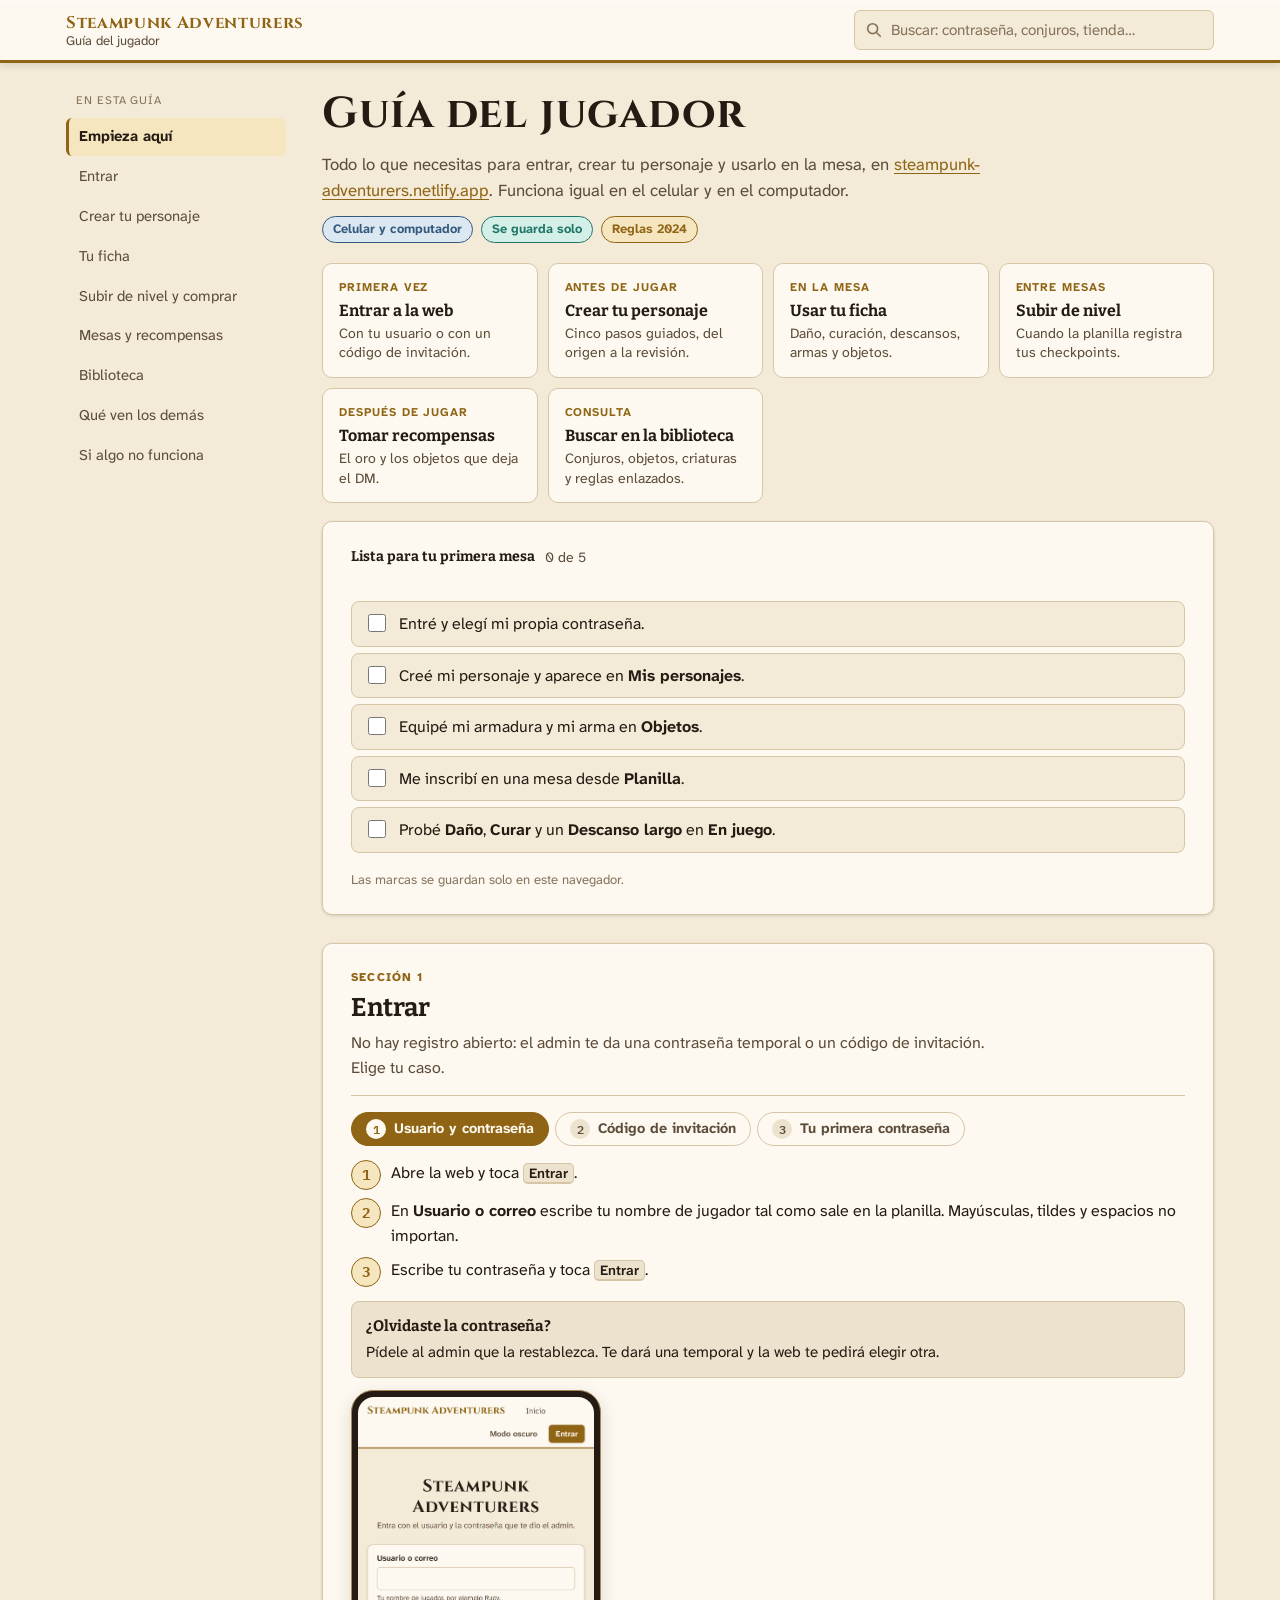
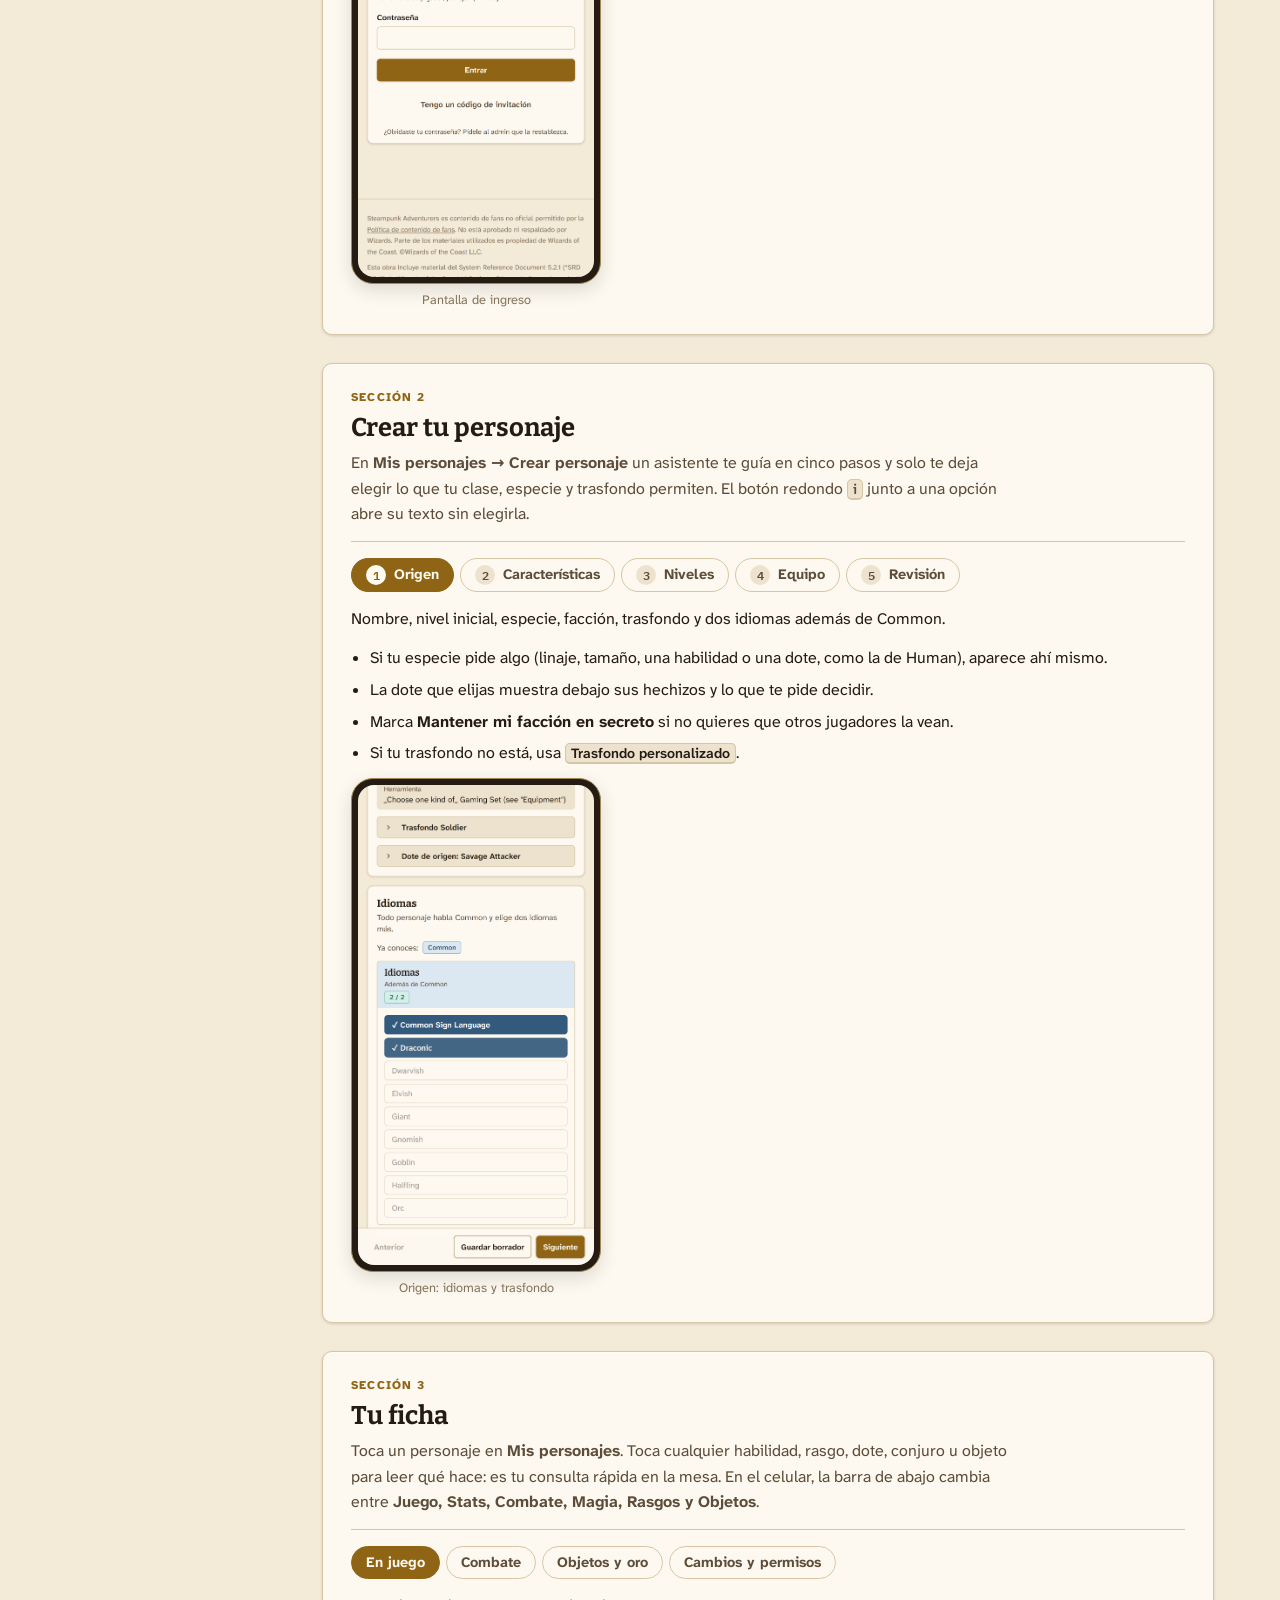
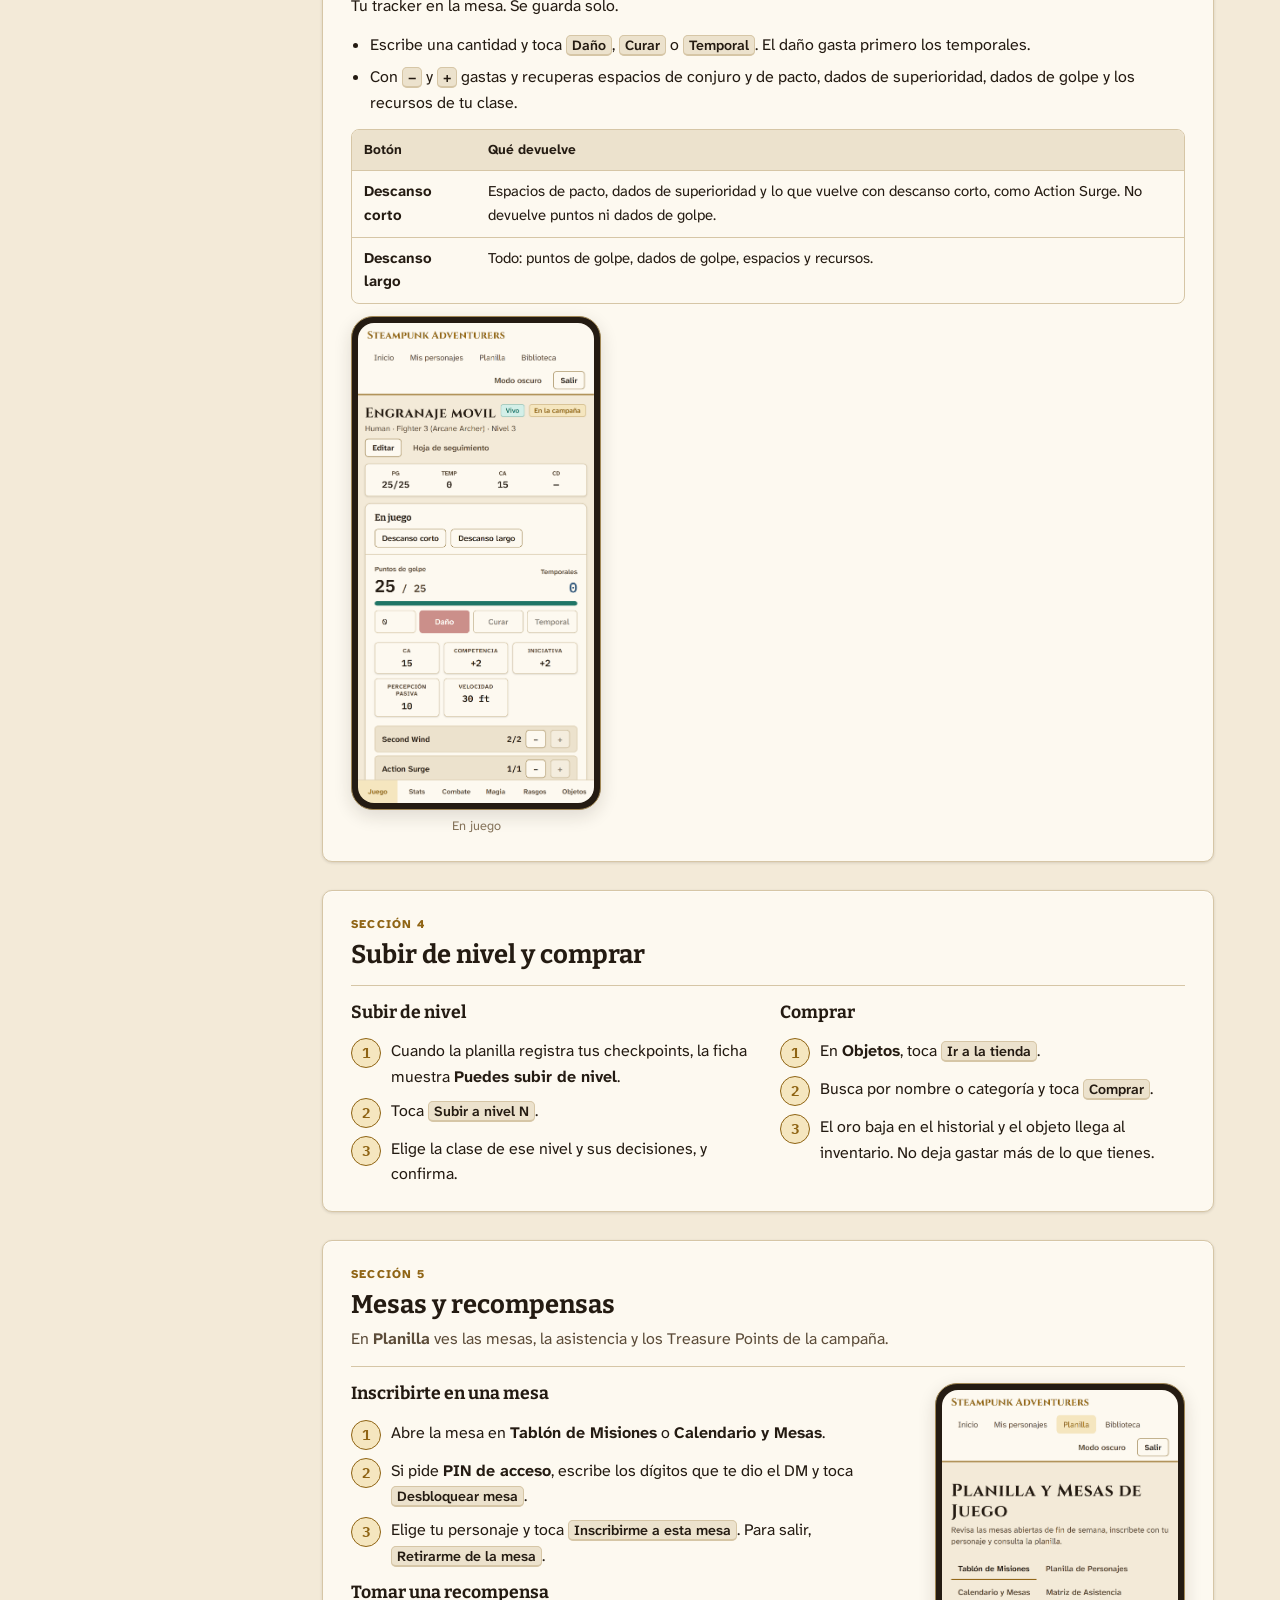
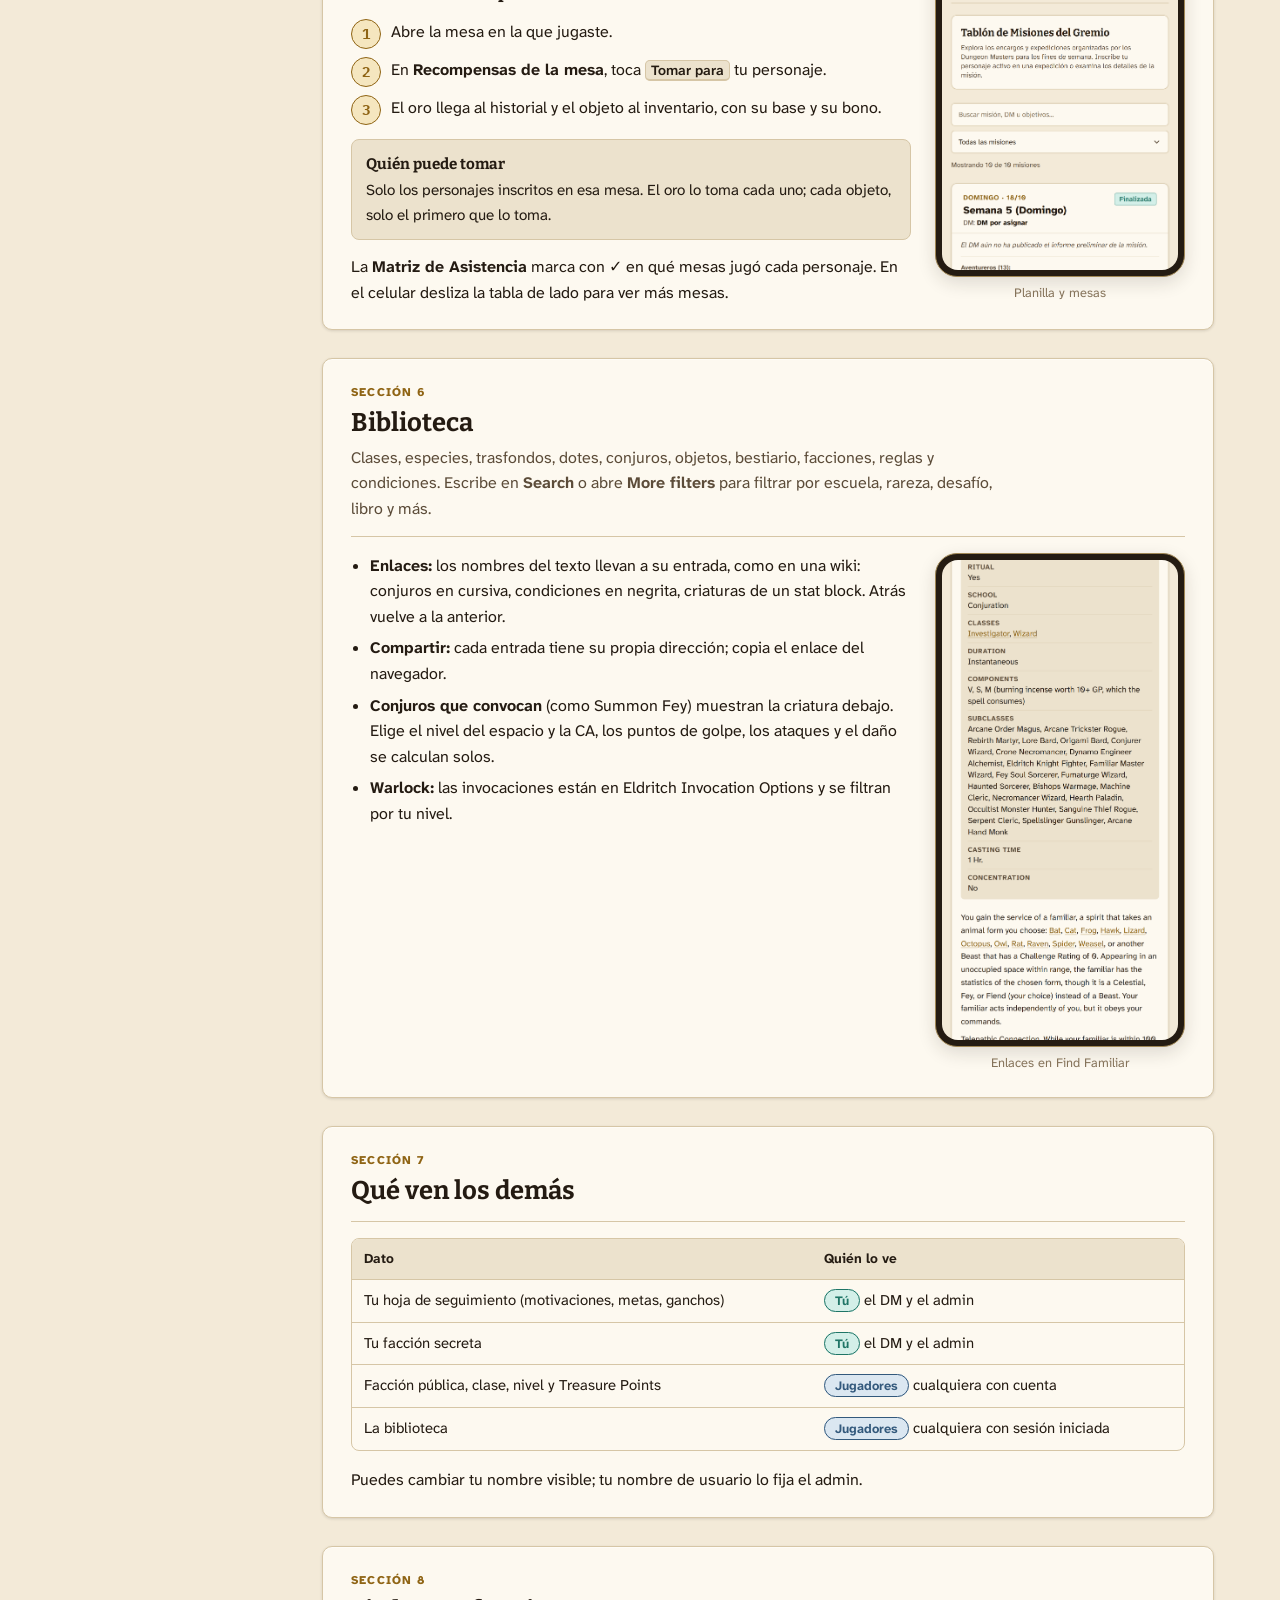
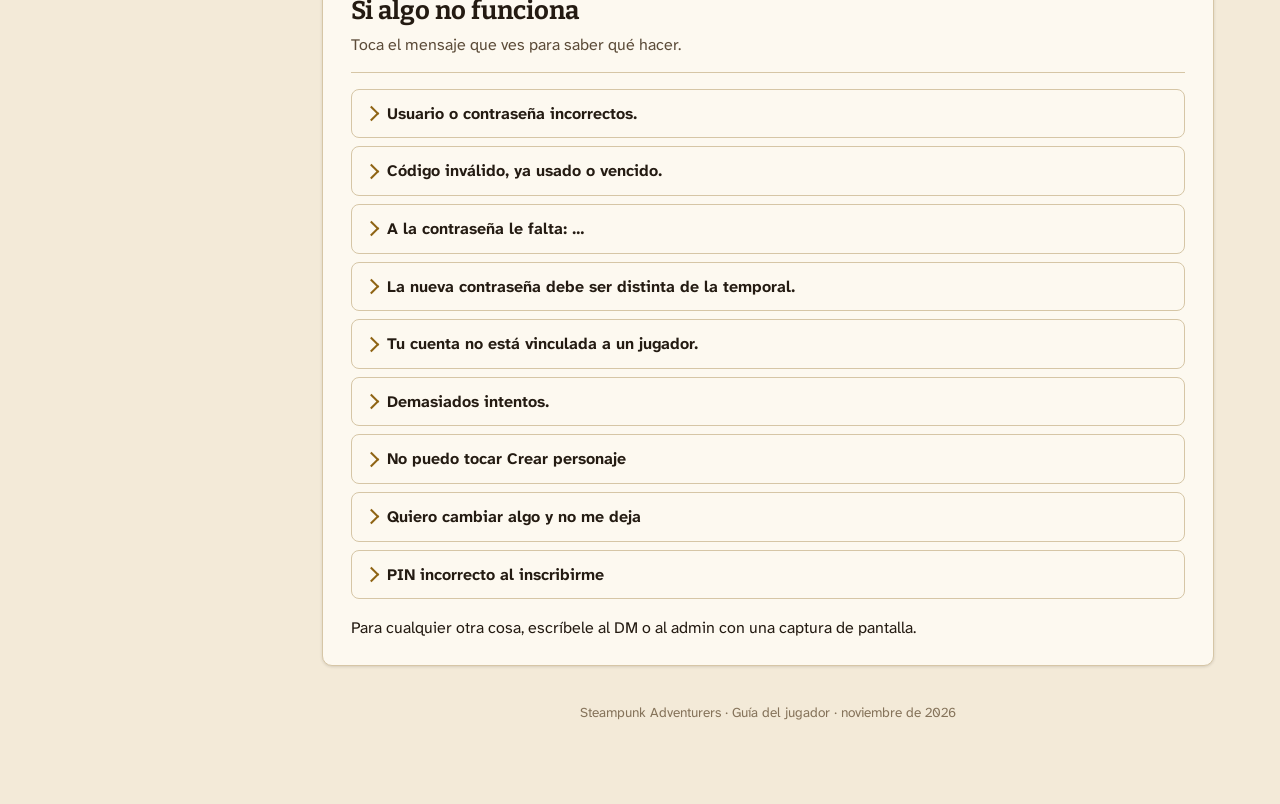
==== jugador/index.html @ dcace5d3 "Guías del jugador y del DM y admin Co-Authored-By: Claude Opus 5.5 <noreply@anthropic.com>" ====
<!doctype html>
<html lang="es">
<head>
<meta charset="utf-8">
<meta name="viewport" content="width=device-width, initial-scale=1, viewport-fit=cover">
<title>Guía del jugador · Steampunk Adventurers</title>
<link rel="preconnect" href="https://fonts.googleapis.com">
<link rel="stylesheet" href="https://fonts.googleapis.com/css2?family=Atkinson+Hyperlegible+Next:ital,wght@0,400;0,600;0,700;0,800;1,400&family=Bitter:wght@600;700&family=Cinzel:wght@700&family=IBM+Plex+Mono:wght@400;600&display=swap">
<link rel="stylesheet" href="styles.css">
</head>
<body>
<header class="top">
  <div class="top-inner">
    <div class="brand"><b>Steampunk Adventurers</b><span>Guía del jugador</span></div>
    <label class="search" for="buscar">
      <svg viewBox="0 0 20 20" fill="none" stroke="currentColor" stroke-width="1.8" aria-hidden="true"><circle cx="8.5" cy="8.5" r="5.5"/><path d="m13 13 4 4" stroke-linecap="round"/></svg>
      <input id="buscar" type="search" placeholder="Buscar: contraseña, conjuros, tienda…" aria-label="Buscar en la guía">
    </label>
  </div>
</header>

<div class="page">
  <nav class="toc" aria-label="Secciones">
    <small>En esta guía</small>
    <a href="#empezar">Empieza aquí</a>
    <a href="#entrar">Entrar</a>
    <a href="#crear">Crear tu personaje</a>
    <a href="#ficha">Tu ficha</a>
    <a href="#nivel">Subir de nivel y comprar</a>
    <a href="#mesas">Mesas y recompensas</a>
    <a href="#biblioteca">Biblioteca</a>
    <a href="#privacidad">Qué ven los demás</a>
    <a href="#ayuda">Si algo no funciona</a>
  </nav>

  <main>
    <section class="intro" id="empezar">
      <h1>Guía del jugador</h1>
      <p>Todo lo que necesitas para entrar, crear tu personaje y usarlo en la mesa, en <a href="https://steampunk-adventurers.netlify.app">steampunk-adventurers.netlify.app</a>. Funciona igual en el celular y en el computador.</p>
      <div class="badge-row">
        <span class="pill steel">Celular y computador</span>
        <span class="pill verdigris">Se guarda solo</span>
        <span class="pill brass">Reglas 2024</span>
      </div>
      <div class="tasks" style="margin-top:8px">
        <a class="task" href="#entrar"><i>Primera vez</i><b>Entrar a la web</b><span>Con tu usuario o con un código de invitación.</span></a>
        <a class="task" href="#crear"><i>Antes de jugar</i><b>Crear tu personaje</b><span>Cinco pasos guiados, del origen a la revisión.</span></a>
        <a class="task" href="#ficha"><i>En la mesa</i><b>Usar tu ficha</b><span>Daño, curación, descansos, armas y objetos.</span></a>
        <a class="task" href="#nivel"><i>Entre mesas</i><b>Subir de nivel</b><span>Cuando la planilla registra tus checkpoints.</span></a>
        <a class="task" href="#mesas"><i>Después de jugar</i><b>Tomar recompensas</b><span>El oro y los objetos que deja el DM.</span></a>
        <a class="task" href="#biblioteca"><i>Consulta</i><b>Buscar en la biblioteca</b><span>Conjuros, objetos, criaturas y reglas enlazados.</span></a>
      </div>
      <div class="plate" style="margin-top:6px">
        <div class="progress"><b style="font-family:var(--font-display);color:var(--ink)">Lista para tu primera mesa</b><span data-count></span></div>
        <div class="bar" aria-hidden="true"><i></i></div>
        <ul class="checks" data-checklist="jugador-primera-mesa">
          <li><label for="c1"><input type="checkbox" id="c1"><span>Entré y elegí mi propia contraseña.</span></label></li>
          <li><label for="c2"><input type="checkbox" id="c2"><span>Creé mi personaje y aparece en <b>Mis personajes</b>.</span></label></li>
          <li><label for="c3"><input type="checkbox" id="c3"><span>Equipé mi armadura y mi arma en <b>Objetos</b>.</span></label></li>
          <li><label for="c4"><input type="checkbox" id="c4"><span>Me inscribí en una mesa desde <b>Planilla</b>.</span></label></li>
          <li><label for="c5"><input type="checkbox" id="c5"><span>Probé <b>Daño</b>, <b>Curar</b> y un <b>Descanso largo</b> en <b>En juego</b>.</span></label></li>
        </ul>
        <p style="font-size:0.82rem;color:var(--faint)">Las marcas se guardan solo en este navegador.</p>
      </div>
    </section>

    <section class="plate" id="entrar" data-search>
      <div class="plate-head">
        <span class="eyebrow">Sección 1</span>
        <h2>Entrar</h2>
        <p class="lead">No hay registro abierto: el admin te da una contraseña temporal o un código de invitación. Elige tu caso.</p>
      </div>
      <div class="tabs">
        <div class="tablist" role="tablist" aria-label="Formas de entrar">
          <button role="tab" id="t-e1" aria-controls="p-e1"><span class="n">1</span>Usuario y contraseña</button>
          <button role="tab" id="t-e2" aria-controls="p-e2"><span class="n">2</span>Código de invitación</button>
          <button role="tab" id="t-e3" aria-controls="p-e3"><span class="n">3</span>Tu primera contraseña</button>
        </div>
        <div class="panel cols" role="tabpanel" id="p-e1" aria-labelledby="t-e1">
          <div>
            <ol class="steps">
              <li><span>Abre la web y toca <span class="ui">Entrar</span>.</span></li>
              <li><span>En <b>Usuario o correo</b> escribe tu nombre de jugador tal como sale en la planilla. Mayúsculas, tildes y espacios no importan.</span></li>
              <li><span>Escribe tu contraseña y toca <span class="ui">Entrar</span>.</span></li>
            </ol>
            <div class="note"><b>¿Olvidaste la contraseña?</b>Pídele al admin que la restablezca. Te dará una temporal y la web te pedirá elegir otra.</div>
          </div>
          <figure class="shot"><button type="button" aria-label="Ampliar: pantalla de ingreso"><img src="img/1a-entrar.png" alt="Pantalla de ingreso con usuario y contraseña"></button><figcaption>Pantalla de ingreso</figcaption></figure>
        </div>
        <div class="panel cols" role="tabpanel" id="p-e2" aria-labelledby="t-e2">
          <div>
            <p>El código tiene 12 letras y números, sirve una sola vez y vence a los 7 días.</p>
            <ol class="steps">
              <li><span>En la pantalla de ingreso toca <span class="ui">Tengo un código de invitación</span>.</span></li>
              <li><span>Escribe el código. Los guiones y las minúsculas no importan.</span></li>
              <li><span>Toca <span class="ui">Canjear código</span>. La web crea tu cuenta y entra sola.</span></li>
            </ol>
          </div>
          <figure class="shot"><button type="button" aria-label="Ampliar: canje de código"><img src="img/1b-codigo-invitacion.png" alt="Canje de un código de invitación"></button><figcaption>Canjear un código</figcaption></figure>
        </div>
        <div class="panel cols" role="tabpanel" id="p-e3" aria-labelledby="t-e3">
          <div>
            <p>La primera vez, o si el admin restableció tu contraseña, aparece <b>Completa tu registro</b>. No puedes usar la web hasta terminarlo.</p>
            <ol class="steps">
              <li><span>Revisa tu <b>Nombre visible</b>: así te ven los demás.</span></li>
              <li><span>Escribe tu nueva contraseña dos veces.</span></li>
              <li><span>Toca <span class="ui">Guardar y continuar</span>.</span></li>
            </ol>
            <div class="note tip"><b>La contraseña necesita</b>al menos 10 caracteres, una mayúscula, una minúscula y un número. Debajo del campo ves lo que le falta mientras escribes.</div>
          </div>
          <figure class="shot"><button type="button" aria-label="Ampliar: completa tu registro"><img src="img/1c-completa-tu-registro.png" alt="Ventana Completa tu registro"></button><figcaption>Elegir tu contraseña</figcaption></figure>
        </div>
      </div>
    </section>

    <section class="plate" id="crear" data-search>
      <div class="plate-head">
        <span class="eyebrow">Sección 2</span>
        <h2>Crear tu personaje</h2>
        <p class="lead">En <b>Mis personajes → Crear personaje</b> un asistente te guía en cinco pasos y solo te deja elegir lo que tu clase, especie y trasfondo permiten. El botón redondo <span class="ui">i</span> junto a una opción abre su texto sin elegirla.</p>
      </div>
      <div class="tabs">
        <div class="tablist" role="tablist" aria-label="Pasos del asistente">
          <button role="tab" id="t-c1" aria-controls="p-c1"><span class="n">1</span>Origen</button>
          <button role="tab" id="t-c2" aria-controls="p-c2"><span class="n">2</span>Características</button>
          <button role="tab" id="t-c3" aria-controls="p-c3"><span class="n">3</span>Niveles</button>
          <button role="tab" id="t-c4" aria-controls="p-c4"><span class="n">4</span>Equipo</button>
          <button role="tab" id="t-c5" aria-controls="p-c5"><span class="n">5</span>Revisión</button>
        </div>
        <div class="panel cols" role="tabpanel" id="p-c1" aria-labelledby="t-c1">
          <div>
            <p>Nombre, nivel inicial, especie, facción, trasfondo y dos idiomas además de Common.</p>
            <ul class="bullets">
              <li>Si tu especie pide algo (linaje, tamaño, una habilidad o una dote, como la de Human), aparece ahí mismo.</li>
              <li>La dote que elijas muestra debajo sus hechizos y lo que te pide decidir.</li>
              <li>Marca <b>Mantener mi facción en secreto</b> si no quieres que otros jugadores la vean.</li>
              <li>Si tu trasfondo no está, usa <span class="ui">Trasfondo personalizado</span>.</li>
            </ul>
          </div>
          <figure class="shot"><button type="button" aria-label="Ampliar: paso Origen"><img src="img/2a-creador-origen.png" alt="Paso Origen con idiomas"></button><figcaption>Origen: idiomas y trasfondo</figcaption></figure>
        </div>
        <div class="panel" role="tabpanel" id="p-c2" aria-labelledby="t-c2">
          <p>Elige <b>Array estándar</b>, <b>Compra de puntos</b> o <b>Tiradas</b> y reparte los valores. Debajo aplicas el bono de tu trasfondo (+2/+1 o +1/+1/+1) y ves los modificadores finales.</p>
          <div class="note warn"><b>Si después cambias de trasfondo</b>el bono se reinicia. Revisión te avisa que debes repartirlo de nuevo.</div>
        </div>
        <div class="panel cols" role="tabpanel" id="p-c3" aria-labelledby="t-c3">
          <div>
            <p>Un nivel a la vez. Las pestañas de arriba marcan con ✓ los niveles listos. En cada uno completas <b>Qué debes decidir</b>: habilidades, trucos, conjuros, estilo de combate, maestrías, subclase, mejora o dote.</p>
            <ul class="bullets">
              <li>Una dote que no cumples sale gris con el motivo.</li>
              <li>Los hechizos que te da tu clase o especie aparecen en <b>Hechizos que ganas</b>: no se eligen ni cuentan en tus preparados.</li>
              <li><b>Cambiar conjuros de antes:</b> en el nivel en que estás ves todos los conjuros y trucos que elegiste y puedes cambiarlos ahí, sin volver atrás.</li>
              <li>Si cambias la clase de un nivel, los niveles siguientes que tenían esa clase pasan a la nueva y debes elegir de nuevo.</li>
            </ul>
          </div>
          <figure class="shot"><button type="button" aria-label="Ampliar: paso Niveles"><img src="img/2b-creador-niveles.png" alt="Paso Niveles con maestrías elegidas"></button><figcaption>Niveles: pestañas y decisiones</figcaption></figure>
        </div>
        <div class="panel cols" role="tabpanel" id="p-c4" aria-labelledby="t-c4">
          <div>
            <p>Eliges el paquete de tu clase y el de tu trasfondo (o su oro), tus objetos mágicos gratis según tu nivel, y gastas el oro en la tienda.</p>
            <ul class="bullets">
              <li><b>Objetos que ya tiene tu personaje:</b> solo se agregan aquí, al crearlo, y solo lo que está en la lista (incluidas las versiones +1, +2 y +3).</li>
              <li>Después, los objetos los entrega el DM; tú compras en la tienda.</li>
            </ul>
          </div>
          <figure class="shot"><button type="button" aria-label="Ampliar: paso Equipo"><img src="img/2c-creador-equipo.png" alt="Paso Equipo con tienda y objetos iniciales"></button><figcaption>Equipo: tienda y objetos iniciales</figcaption></figure>
        </div>
        <div class="panel cols" role="tabpanel" id="p-c5" aria-labelledby="t-c5">
          <div>
            <p>Resumen de nivel, puntos de golpe, oro y características. Si falta algo, Revisión lo lista por paso; si no, toca <span class="ui">Crear personaje</span>.</p>
            <div class="note tip"><b>¿No terminaste?</b>Toca <span class="ui">Guardar borrador</span>. Lo retomas después, incluso desde otro dispositivo, en <b>Mis personajes → Borradores</b>. Los borradores no salen en la planilla.</div>
          </div>
          <figure class="shot"><button type="button" aria-label="Ampliar: paso Revisión"><img src="img/2d-creador-revision.png" alt="Paso Revisión antes de crear"></button><figcaption>Revisión antes de crear</figcaption></figure>
        </div>
      </div>
    </section>

    <section class="plate" id="ficha" data-search>
      <div class="plate-head">
        <span class="eyebrow">Sección 3</span>
        <h2>Tu ficha</h2>
        <p class="lead">Toca un personaje en <b>Mis personajes</b>. Toca cualquier habilidad, rasgo, dote, conjuro u objeto para leer qué hace: es tu consulta rápida en la mesa. En el celular, la barra de abajo cambia entre <b>Juego, Stats, Combate, Magia, Rasgos y Objetos</b>.</p>
      </div>
      <div class="tabs">
        <div class="tablist" role="tablist" aria-label="Secciones de la ficha">
          <button role="tab" id="t-f1" aria-controls="p-f1">En juego</button>
          <button role="tab" id="t-f2" aria-controls="p-f2">Combate</button>
          <button role="tab" id="t-f3" aria-controls="p-f3">Objetos y oro</button>
          <button role="tab" id="t-f4" aria-controls="p-f4">Cambios y permisos</button>
        </div>
        <div class="panel cols" role="tabpanel" id="p-f1" aria-labelledby="t-f1">
          <div>
            <p>Tu tracker en la mesa. Se guarda solo.</p>
            <ul class="bullets">
              <li>Escribe una cantidad y toca <span class="ui">Daño</span>, <span class="ui">Curar</span> o <span class="ui">Temporal</span>. El daño gasta primero los temporales.</li>
              <li>Con <span class="ui">−</span> y <span class="ui">+</span> gastas y recuperas espacios de conjuro y de pacto, dados de superioridad, dados de golpe y los recursos de tu clase.</li>
            </ul>
            <div class="table-wrap"><table>
              <thead><tr><th>Botón</th><th>Qué devuelve</th></tr></thead>
              <tbody>
                <tr><td><b>Descanso corto</b></td><td>Espacios de pacto, dados de superioridad y lo que vuelve con descanso corto, como Action Surge. No devuelve puntos ni dados de golpe.</td></tr>
                <tr><td><b>Descanso largo</b></td><td>Todo: puntos de golpe, dados de golpe, espacios y recursos.</td></tr>
              </tbody>
            </table></div>
          </div>
          <figure class="shot"><button type="button" aria-label="Ampliar: En juego"><img src="img/3a-ficha-en-juego.png" alt="Ficha, sección En juego"></button><figcaption>En juego</figcaption></figure>
        </div>
        <div class="panel cols" role="tabpanel" id="p-f2" aria-labelledby="t-f2">
          <div>
            <p>Tu CA desglosada y cada arma equipada con su ataque, daño y dados extra ya sumados. Cada arma muestra sus maestrías; las que tienes activas salen con ★.</p>
            <p>Los objetos que suben salvaciones, CD o una característica se aplican solos. Un arma mágica como Vicious Weapon te pide su <b>Arma base</b>.</p>
          </div>
          <figure class="shot"><button type="button" aria-label="Ampliar: Combate"><img src="img/3b-ficha-combate.png" alt="Ficha, sección Combate"></button><figcaption>Combate</figcaption></figure>
        </div>
        <div class="panel cols" role="tabpanel" id="p-f3" aria-labelledby="t-f3">
          <div>
            <ul class="bullets">
              <li>Marca <b>Equipado</b> y, si hace falta, <b>Sintonizado</b> (máximo 3): el objeto empieza a contar.</li>
              <li>Lo que quitas queda en el historial como objeto que ya no tienes.</li>
              <li><b>Oro:</b> cada movimiento queda en el historial. Escribe un monto negativo para gastar.</li>
            </ul>
          </div>
          <figure class="shot"><button type="button" aria-label="Ampliar: Objetos"><img src="img/3c-ficha-objetos.png" alt="Ficha, sección Objetos"></button><figcaption>Objetos</figcaption></figure>
        </div>
        <div class="panel" role="tabpanel" id="p-f4" aria-labelledby="t-f4">
          <ul class="bullets">
            <li><b>Cambios de descanso</b> (en Rasgos) te deja cambiar sin permiso del DM lo que las reglas permiten tras un descanso: conjuros preparados, maestrías y opciones como Hunter's Prey. Abre la decisión, cambia y toca <span class="ui">Guardar cambio</span>.</li>
            <li><b>Editar:</b> mientras tu personaje no haya jugado una mesa, puedes cambiar lo que quieras. Después, cambiar características, especie, trasfondo o rehacer un nivel requiere permiso del DM.</li>
            <li><b>Juega en la campaña:</b> cada jugador puede tener como máximo 2 personajes jugando mesas.</li>
          </ul>
        </div>
      </div>
    </section>

    <section class="plate" id="nivel" data-search>
      <div class="plate-head">
        <span class="eyebrow">Sección 4</span>
        <h2>Subir de nivel y comprar</h2>
      </div>
      <div class="cols" style="grid-template-columns:minmax(0,1fr) minmax(0,1fr)">
        <div>
          <h3>Subir de nivel</h3>
          <ol class="steps">
            <li><span>Cuando la planilla registra tus checkpoints, la ficha muestra <b>Puedes subir de nivel</b>.</span></li>
            <li><span>Toca <span class="ui">Subir a nivel N</span>.</span></li>
            <li><span>Elige la clase de ese nivel y sus decisiones, y confirma.</span></li>
          </ol>
        </div>
        <div>
          <h3>Comprar</h3>
          <ol class="steps">
            <li><span>En <b>Objetos</b>, toca <span class="ui">Ir a la tienda</span>.</span></li>
            <li><span>Busca por nombre o categoría y toca <span class="ui">Comprar</span>.</span></li>
            <li><span>El oro baja en el historial y el objeto llega al inventario. No deja gastar más de lo que tienes.</span></li>
          </ol>
        </div>
      </div>
    </section>

    <section class="plate" id="mesas" data-search>
      <div class="plate-head">
        <span class="eyebrow">Sección 5</span>
        <h2>Mesas y recompensas</h2>
        <p class="lead">En <b>Planilla</b> ves las mesas, la asistencia y los Treasure Points de la campaña.</p>
      </div>
      <div class="cols">
        <div>
          <h3>Inscribirte en una mesa</h3>
          <ol class="steps">
            <li><span>Abre la mesa en <b>Tablón de Misiones</b> o <b>Calendario y Mesas</b>.</span></li>
            <li><span>Si pide <b>PIN de acceso</b>, escribe los dígitos que te dio el DM y toca <span class="ui">Desbloquear mesa</span>.</span></li>
            <li><span>Elige tu personaje y toca <span class="ui">Inscribirme a esta mesa</span>. Para salir, <span class="ui">Retirarme de la mesa</span>.</span></li>
          </ol>
          <h3>Tomar una recompensa</h3>
          <ol class="steps">
            <li><span>Abre la mesa en la que jugaste.</span></li>
            <li><span>En <b>Recompensas de la mesa</b>, toca <span class="ui">Tomar para</span> tu personaje.</span></li>
            <li><span>El oro llega al historial y el objeto al inventario, con su base y su bono.</span></li>
          </ol>
          <div class="note"><b>Quién puede tomar</b>Solo los personajes inscritos en esa mesa. El oro lo toma cada uno; cada objeto, solo el primero que lo toma.</div>
          <p>La <b>Matriz de Asistencia</b> marca con ✓ en qué mesas jugó cada personaje. En el celular desliza la tabla de lado para ver más mesas.</p>
        </div>
        <figure class="shot"><button type="button" aria-label="Ampliar: planilla"><img src="img/5-planilla.png" alt="Planilla con las mesas"></button><figcaption>Planilla y mesas</figcaption></figure>
      </div>
    </section>

    <section class="plate" id="biblioteca" data-search>
      <div class="plate-head">
        <span class="eyebrow">Sección 6</span>
        <h2>Biblioteca</h2>
        <p class="lead">Clases, especies, trasfondos, dotes, conjuros, objetos, bestiario, facciones, reglas y condiciones. Escribe en <b>Search</b> o abre <b>More filters</b> para filtrar por escuela, rareza, desafío, libro y más.</p>
      </div>
      <div class="cols">
        <div>
          <ul class="bullets">
            <li><b>Enlaces:</b> los nombres del texto llevan a su entrada, como en una wiki: conjuros en cursiva, condiciones en negrita, criaturas de un stat block. Atrás vuelve a la anterior.</li>
            <li><b>Compartir:</b> cada entrada tiene su propia dirección; copia el enlace del navegador.</li>
            <li><b>Conjuros que convocan</b> (como Summon Fey) muestran la criatura debajo. Elige el nivel del espacio y la CA, los puntos de golpe, los ataques y el daño se calculan solos.</li>
            <li><b>Warlock:</b> las invocaciones están en Eldritch Invocation Options y se filtran por tu nivel.</li>
          </ul>
        </div>
        <figure class="shot"><button type="button" aria-label="Ampliar: biblioteca"><img src="img/6-biblioteca-enlaces.png" alt="Find Familiar con enlaces a criaturas"></button><figcaption>Enlaces en Find Familiar</figcaption></figure>
      </div>
    </section>

    <section class="plate" id="privacidad" data-search>
      <div class="plate-head">
        <span class="eyebrow">Sección 7</span>
        <h2>Qué ven los demás</h2>
      </div>
      <div class="table-wrap"><table>
        <thead><tr><th>Dato</th><th>Quién lo ve</th></tr></thead>
        <tbody>
          <tr><td>Tu hoja de seguimiento (motivaciones, metas, ganchos)</td><td><span class="pill verdigris">Tú</span> el DM y el admin</td></tr>
          <tr><td>Tu facción secreta</td><td><span class="pill verdigris">Tú</span> el DM y el admin</td></tr>
          <tr><td>Facción pública, clase, nivel y Treasure Points</td><td><span class="pill steel">Jugadores</span> cualquiera con cuenta</td></tr>
          <tr><td>La biblioteca</td><td><span class="pill steel">Jugadores</span> cualquiera con sesión iniciada</td></tr>
        </tbody>
      </table></div>
      <p>Puedes cambiar tu nombre visible; tu nombre de usuario lo fija el admin.</p>
    </section>

    <section class="plate" id="ayuda" data-search>
      <div class="plate-head">
        <span class="eyebrow">Sección 8</span>
        <h2>Si algo no funciona</h2>
        <p class="lead">Toca el mensaje que ves para saber qué hacer.</p>
      </div>
      <div>
        <details class="qa"><summary>Usuario o contraseña incorrectos.</summary><div><p>Escribe tu nombre tal como está en la planilla. Si sigue, pide al admin que restablezca tu contraseña.</p></div></details>
        <details class="qa"><summary>Código inválido, ya usado o vencido.</summary><div><p>El código ya se canjeó o pasaron 7 días. Pide uno nuevo al admin.</p></div></details>
        <details class="qa"><summary>A la contraseña le falta: …</summary><div><p>Agrega lo que indica el mensaje: largo, mayúscula, minúscula o número.</p></div></details>
        <details class="qa"><summary>La nueva contraseña debe ser distinta de la temporal.</summary><div><p>Elige una contraseña diferente a la que te dio el admin.</p></div></details>
        <details class="qa"><summary>Tu cuenta no está vinculada a un jugador.</summary><div><p>Pide al admin que la vincule a tu nombre en la planilla.</p></div></details>
        <details class="qa"><summary>Demasiados intentos.</summary><div><p>Espera un minuto y vuelve a intentar.</p></div></details>
        <details class="qa"><summary>No puedo tocar Crear personaje</summary><div><p>Mira <b>Falta decidir</b> en Revisión y vuelve al paso que indica.</p></div></details>
        <details class="qa"><summary>Quiero cambiar algo y no me deja</summary><div><p>Si tu personaje ya jugó una mesa, pídele permiso al DM. Lo que se cambia en un descanso está en <b>Cambios de descanso</b>.</p></div></details>
        <details class="qa"><summary>PIN incorrecto al inscribirme</summary><div><p>Consulta los dígitos con el DM de esa mesa.</p></div></details>
      </div>
      <p>Para cualquier otra cosa, escríbele al DM o al admin con una captura de pantalla.</p>
    </section>

    <p class="empty">No encontré eso en la guía. Prueba con otra palabra, como “oro”, “conjuro” o “contraseña”.</p>
    <footer class="foot">Steampunk Adventurers · Guía del jugador · noviembre de 2026</footer>
  </main>
</div>

<dialog class="zoom" aria-label="Captura ampliada"><img src="" alt=""><form method="dialog"><button>Cerrar</button></form></dialog>
<script src="app.js"></script>

</body>
</html>
---- jugador/styles.css ----
[hidden] { display: none !important; }
img { max-width: 100%; }

/* Layout: a brass nameplate header, a sticky index of sections beside the reading column
   (chips on top on a phone), each section a parchment plate. Tokens mirror the web app. */
:root {
  --canvas: #f3ead8;
  --surface: #fdf9f0;
  --sunken: #ece2cd;
  --line: #d6c6a6;
  --line-strong: #a08755;
  --ink: #241b12;
  --muted: #5c4c39;
  --faint: #85735a;
  --brass: #8f6414;
  --brass-soft: #f5e6bf;
  --on-brass: #fffaf0;
  --copper: #a34a22;
  --copper-soft: #f8dfd0;
  --verdigris: #1f7566;
  --verdigris-soft: #d3efe8;
  --oxblood: #9a2727;
  --oxblood-soft: #f9dcd9;
  --steel: #33597c;
  --steel-soft: #dbe7f1;
  --aether: #6a3fa0;
  --aether-soft: #eae0f6;
  --focus: #c8901f;
  --shadow: rgb(36 27 18 / 0.14);
  --plate-light: rgb(255 255 255 / 0.5);
  --font-brand: 'Cinzel', Georgia, serif;
  --font-display: 'Bitter', Georgia, serif;
  --font-body: 'Atkinson Hyperlegible Next', system-ui, sans-serif;
  --font-mono: 'IBM Plex Mono', ui-monospace, monospace;
}
@media (prefers-color-scheme: dark) {
  :root:not([data-theme='light']) {
    --canvas: #10151b; --surface: #1a212b; --sunken: #131920; --line: #2f3a47; --line-strong: #4d5c6e;
    --ink: #eef2f6; --muted: #b2bdca; --faint: #84909f;
    --brass: #e8b64c; --brass-soft: #3a2e10; --on-brass: #1a1305;
    --copper: #f0a070; --copper-soft: #3a2418; --verdigris: #5cc9b0; --verdigris-soft: #12332d;
    --oxblood: #f08a80; --oxblood-soft: #3f1d1e; --steel: #8fbbe6; --steel-soft: #1b2d40;
    --aether: #bfa2f2; --aether-soft: #2b2146; --focus: #f3c86b;
    --shadow: rgb(0 0 0 / 0.45); --plate-light: rgb(255 255 255 / 0.05);
    color-scheme: dark;
  }
}
:root[data-theme='dark'] {
  --canvas: #10151b; --surface: #1a212b; --sunken: #131920; --line: #2f3a47; --line-strong: #4d5c6e;
  --ink: #eef2f6; --muted: #b2bdca; --faint: #84909f;
  --brass: #e8b64c; --brass-soft: #3a2e10; --on-brass: #1a1305;
  --copper: #f0a070; --copper-soft: #3a2418; --verdigris: #5cc9b0; --verdigris-soft: #12332d;
  --oxblood: #f08a80; --oxblood-soft: #3f1d1e; --steel: #8fbbe6; --steel-soft: #1b2d40;
  --aether: #bfa2f2; --aether-soft: #2b2146; --focus: #f3c86b;
  --shadow: rgb(0 0 0 / 0.45); --plate-light: rgb(255 255 255 / 0.05);
  color-scheme: dark;
}

* { box-sizing: border-box; }
html { scroll-behavior: smooth; scroll-padding-top: 76px; }
@media (prefers-reduced-motion: reduce) { html { scroll-behavior: auto; } * { transition: none !important; } }
body {
  margin: 0;
  background: var(--canvas);
  color: var(--ink);
  font: 16px/1.6 var(--font-body);
  -webkit-font-smoothing: antialiased;
}
body::before {
  content: ''; position: fixed; inset: 0 0 auto; height: env(safe-area-inset-top, 0px);
  z-index: 30; background: var(--surface);
}
h1, h2, h3 { text-wrap: balance; margin: 0; }
h2 { font: 700 1.6rem/1.2 var(--font-display); }
h3 { font: 700 1.1rem/1.3 var(--font-display); }
p { margin: 0; }
strong { font-weight: 800; }
a { color: var(--brass); text-underline-offset: 3px; }
:focus-visible { outline: 2px solid var(--focus); outline-offset: 2px; border-radius: 4px; }
kbd, .ui {
  font: 600 0.88em var(--font-body);
  background: var(--sunken); border: 1px solid var(--line); border-bottom-width: 2px;
  border-radius: 5px; padding: 0 0.35em; white-space: nowrap;
}
code { font-family: var(--font-mono); font-size: 0.9em; }

/* Header nameplate */
.top {
  position: sticky; top: env(safe-area-inset-top, 0px); z-index: 20;
  background: var(--surface); border-bottom: 3px solid var(--brass);
  box-shadow: 0 1px 0 var(--plate-light) inset, 0 2px 8px var(--shadow);
}
.top-inner {
  max-width: 1180px; margin: 0 auto;
  padding-block: 10px;
  padding-left: max(16px, env(safe-area-inset-left, 0px));
  padding-right: max(16px, env(safe-area-inset-right, 0px));
  display: flex; align-items: center; gap: 12px 20px; flex-wrap: wrap;
}
.brand { display: flex; flex-direction: column; line-height: 1.1; margin-right: auto; }
.brand b { font: 700 1.05rem var(--font-brand); letter-spacing: 0.04em; color: var(--brass); }
.brand span { font-size: 0.82rem; color: var(--muted); }
.search { position: relative; flex: 1 1 240px; max-width: 360px; }
.search input {
  width: 100%; height: 40px; border-radius: 6px; border: 1px solid var(--line);
  background: var(--canvas); color: var(--ink); font: inherit; font-size: 0.95rem;
  padding: 0 12px 0 36px;
}
.search input::placeholder { color: var(--faint); }
.search svg { position: absolute; left: 11px; top: 11px; width: 18px; height: 18px; color: var(--faint); }

/* Page grid */
.page {
  max-width: 1180px; margin: 0 auto;
  padding-block: 28px 80px;
  padding-left: max(16px, env(safe-area-inset-left, 0px));
  padding-right: max(16px, env(safe-area-inset-right, 0px));
  display: grid; grid-template-columns: 220px minmax(0, 1fr); gap: 36px;
}
.toc { position: sticky; top: 92px; align-self: start; display: flex; flex-direction: column; gap: 2px; }
.toc small { font-size: 0.72rem; letter-spacing: 0.08em; text-transform: uppercase; color: var(--faint); padding: 0 10px 6px; }
.toc a {
  display: block; padding: 7px 10px; border-radius: 6px; text-decoration: none;
  color: var(--muted); font-size: 0.93rem; border-left: 3px solid transparent;
}
.toc a:hover { background: var(--sunken); color: var(--ink); }
.toc a.on { background: var(--brass-soft); color: var(--ink); border-left-color: var(--brass); font-weight: 700; }
main { display: flex; flex-direction: column; gap: 28px; min-width: 0; }

@media (max-width: 860px) {
  html { scroll-padding-top: 128px; }
  .page { grid-template-columns: minmax(0, 1fr); gap: 18px; padding-top: 16px; }
  .toc {
    position: sticky; top: calc(env(safe-area-inset-top, 0px) + 62px); z-index: 10;
    flex-direction: row; overflow-x: auto; gap: 6px; padding: 8px 0;
    background: var(--canvas); scrollbar-width: none;
  }
  .toc::-webkit-scrollbar { display: none; }
  .toc small { display: none; }
  .toc a { white-space: nowrap; border: 1px solid var(--line); border-left-width: 1px; background: var(--surface); font-size: 0.85rem; }
  .toc a.on { border-color: var(--brass); }
}

/* Intro */
.intro { display: flex; flex-direction: column; gap: 12px; }
.intro h1 { font: 700 clamp(1.9rem, 5vw, 2.7rem)/1.1 var(--font-brand); letter-spacing: 0.02em; }
.intro p { color: var(--muted); max-width: 62ch; font-size: 1.05rem; }
.badge-row { display: flex; flex-wrap: wrap; gap: 8px; }
.pill {
  font-size: 0.8rem; font-weight: 700; border-radius: 999px; padding: 2px 10px;
  border: 1px solid currentColor;
}
.pill.steel { color: var(--steel); background: var(--steel-soft); }
.pill.verdigris { color: var(--verdigris); background: var(--verdigris-soft); }
.pill.copper { color: var(--copper); background: var(--copper-soft); }
.pill.oxblood { color: var(--oxblood); background: var(--oxblood-soft); }
.pill.aether { color: var(--aether); background: var(--aether-soft); }
.pill.brass { color: var(--brass); background: var(--brass-soft); }

/* Task chooser */
.tasks { display: grid; grid-template-columns: repeat(auto-fill, minmax(200px, 1fr)); gap: 10px; }
.task {
  display: flex; flex-direction: column; gap: 4px; padding: 14px 16px; border-radius: 10px;
  background: var(--surface); border: 1px solid var(--line); text-decoration: none; color: var(--ink);
  transition: border-color 0.15s, transform 0.15s;
}
.task:hover { border-color: var(--brass); transform: translateY(-1px); }
.task b { font: 700 1rem var(--font-display); }
.task span { color: var(--muted); font-size: 0.88rem; line-height: 1.4; }
.task i { font-style: normal; font-size: 0.74rem; letter-spacing: 0.08em; text-transform: uppercase; color: var(--brass); font-weight: 700; }

/* Section plate */
.plate {
  background: var(--surface); border: 1px solid var(--line); border-radius: 10px;
  box-shadow: 0 1px 0 var(--plate-light) inset, 0 1px 3px var(--shadow);
  padding: 24px clamp(16px, 3vw, 28px); display: flex; flex-direction: column; gap: 16px;
}
.plate-head { display: flex; flex-direction: column; gap: 6px; padding-bottom: 14px; border-bottom: 1px solid var(--line); }
.eyebrow { font-size: 0.74rem; letter-spacing: 0.1em; text-transform: uppercase; color: var(--brass); font-weight: 800; }
.lead { color: var(--muted); max-width: 66ch; }
.cols { display: grid; grid-template-columns: minmax(0, 1fr) 250px; gap: 24px; align-items: start; }
.cols > div { min-width: 0; display: flex; flex-direction: column; gap: 14px; }
@media (max-width: 680px) { .cols { grid-template-columns: minmax(0, 1fr); } }

/* Steps */
.steps { list-style: none; margin: 0; padding: 0; counter-reset: s; display: flex; flex-direction: column; gap: 8px; }
.steps li { counter-increment: s; display: grid; grid-template-columns: 30px minmax(0, 1fr); gap: 10px; align-items: start; }
.steps li::before {
  content: counter(s); width: 28px; height: 28px; border-radius: 50%;
  display: grid; place-items: center; font: 700 0.85rem var(--font-mono);
  background: var(--brass-soft); color: var(--brass); border: 1px solid var(--brass);
}
.bullets { margin: 0; padding-left: 1.2rem; display: flex; flex-direction: column; gap: 6px; }
.note {
  border-radius: 8px; padding: 12px 14px; font-size: 0.95rem;
  background: var(--sunken); border: 1px solid var(--line);
}
.note.tip { background: var(--verdigris-soft); border-color: color-mix(in srgb, var(--verdigris) 40%, transparent); }
.note.warn { background: var(--copper-soft); border-color: color-mix(in srgb, var(--copper) 40%, transparent); }
.note b:first-child { display: block; font-family: var(--font-display); margin-bottom: 2px; }

/* Screenshot in a phone frame */
figure.shot { margin: 0; display: flex; flex-direction: column; gap: 6px; align-items: center; }
figure.shot button {
  padding: 6px; border-radius: 22px; border: 1px solid var(--line-strong); background: var(--ink);
  cursor: zoom-in; box-shadow: 0 6px 18px var(--shadow); max-width: 100%;
}
figure.shot img { display: block; width: 100%; max-width: 236px; height: auto; border-radius: 16px; }
figure.shot figcaption { font-size: 0.8rem; color: var(--faint); text-align: center; max-width: 236px; }

/* Tabs (stepper) */
.tabs { display: flex; flex-direction: column; gap: 14px; }
.tablist { display: flex; flex-wrap: wrap; gap: 6px; }
.tablist button {
  font: 700 0.9rem var(--font-body); color: var(--muted); background: var(--surface);
  border: 1px solid var(--line); border-radius: 999px; padding: 6px 14px; cursor: pointer;
  display: inline-flex; align-items: center; gap: 8px;
}
.tablist button .n {
  font: 600 0.75rem var(--font-mono); width: 20px; height: 20px; border-radius: 50%;
  display: grid; place-items: center; background: var(--sunken);
}
.tablist button[aria-selected='true'] { background: var(--brass); color: var(--on-brass); border-color: var(--brass); }
.tablist button[aria-selected='true'] .n { background: var(--on-brass); color: var(--brass); }
.panel { display: flex; flex-direction: column; gap: 12px; }

/* Tables */
.table-wrap { overflow-x: auto; border: 1px solid var(--line); border-radius: 8px; }
table { border-collapse: collapse; width: 100%; font-size: 0.93rem; }
th, td { text-align: left; padding: 9px 12px; border-bottom: 1px solid var(--line); vertical-align: top; }
th { background: var(--sunken); font-weight: 700; font-size: 0.85rem; }
tr:last-child td { border-bottom: 0; }

/* Accordion */
details.qa { border: 1px solid var(--line); border-radius: 8px; background: var(--surface); }
details.qa + details.qa { margin-top: 8px; }
details.qa summary {
  cursor: pointer; padding: 11px 14px; font-weight: 700; list-style: none;
  display: flex; align-items: center; gap: 10px;
}
details.qa summary::-webkit-details-marker { display: none; }
details.qa summary::before {
  content: ''; width: 9px; height: 9px; flex-shrink: 0; border-right: 2px solid var(--brass); border-bottom: 2px solid var(--brass);
  transform: rotate(-45deg); transition: transform 0.15s;
}
details.qa[open] summary::before { transform: rotate(45deg); }
details.qa > div { padding: 0 14px 14px 33px; color: var(--muted); display: flex; flex-direction: column; gap: 8px; }

/* Checklist */
.checks { list-style: none; margin: 0; padding: 0; display: flex; flex-direction: column; gap: 6px; }
.checks label {
  display: flex; gap: 10px; align-items: flex-start; padding: 9px 12px; border-radius: 8px;
  border: 1px solid var(--line); background: var(--canvas); cursor: pointer;
}
.checks input { width: 18px; height: 18px; margin-top: 3px; accent-color: var(--verdigris); flex-shrink: 0; }
.checks input:checked + span { color: var(--faint); text-decoration: line-through; }
.progress { display: flex; align-items: center; gap: 10px; font-size: 0.88rem; color: var(--muted); }
.bar { flex: 1; height: 8px; border-radius: 99px; background: var(--sunken); overflow: hidden; }
.bar i { display: block; height: 100%; width: 0; background: var(--verdigris); transition: width 0.25s; }

/* Search state */
.hit { background: var(--brass-soft); color: inherit; border-radius: 3px; box-shadow: 0 0 0 2px var(--brass-soft); }
.empty { display: none; text-align: center; padding: 32px 16px; color: var(--muted); }
.searching .empty.show { display: block; }

/* Lightbox */
dialog.zoom {
  border: 0; padding: 0; background: transparent; max-width: min(92vw, 520px); max-height: 92vh;
}
dialog.zoom::backdrop { background: rgb(10 8 5 / 0.8); }
dialog.zoom img { display: block; max-height: 86vh; width: auto; max-width: 100%; border-radius: 14px; margin: 0 auto; }
dialog.zoom form { text-align: center; margin-top: 10px; }
dialog.zoom button {
  font: 700 0.95rem var(--font-body); background: var(--surface); color: var(--ink);
  border: 1px solid var(--line); border-radius: 6px; padding: 8px 18px; cursor: pointer;
}
footer.foot { color: var(--faint); font-size: 0.85rem; text-align: center; padding-top: 8px; }
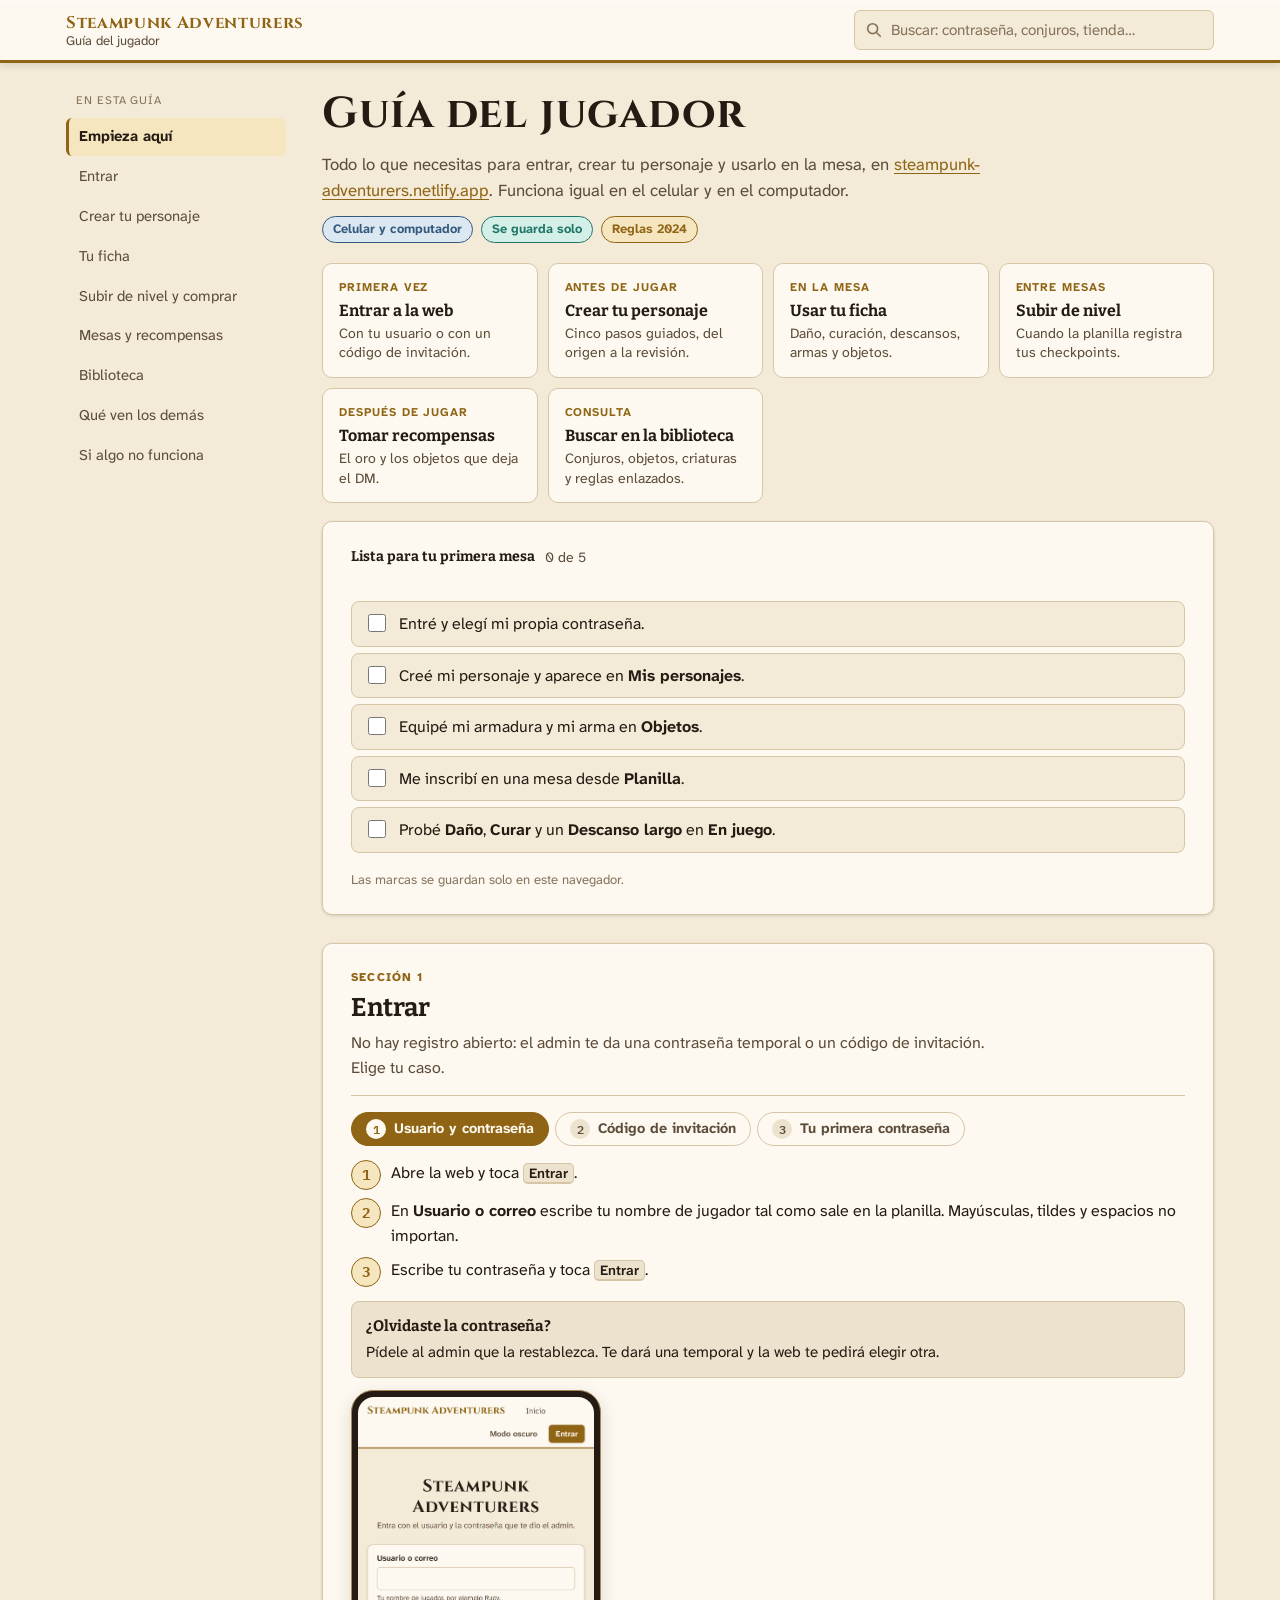
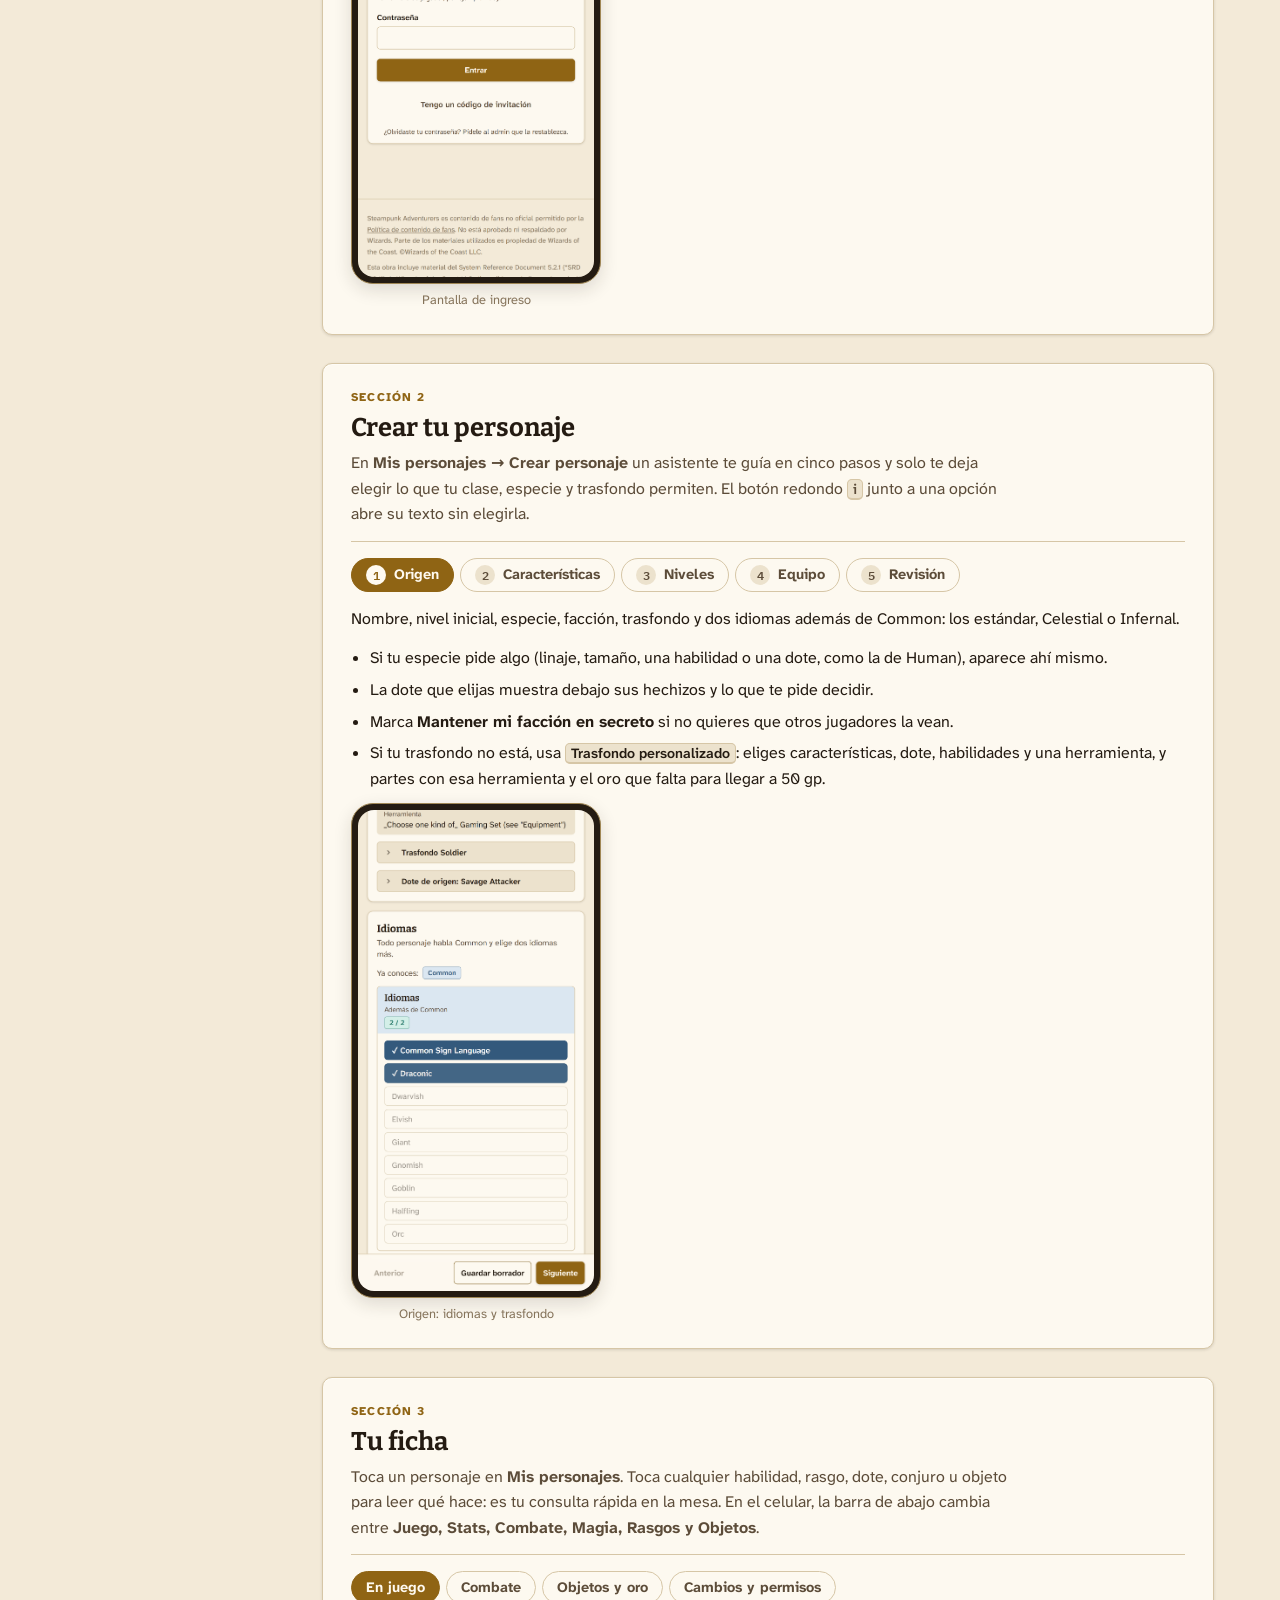
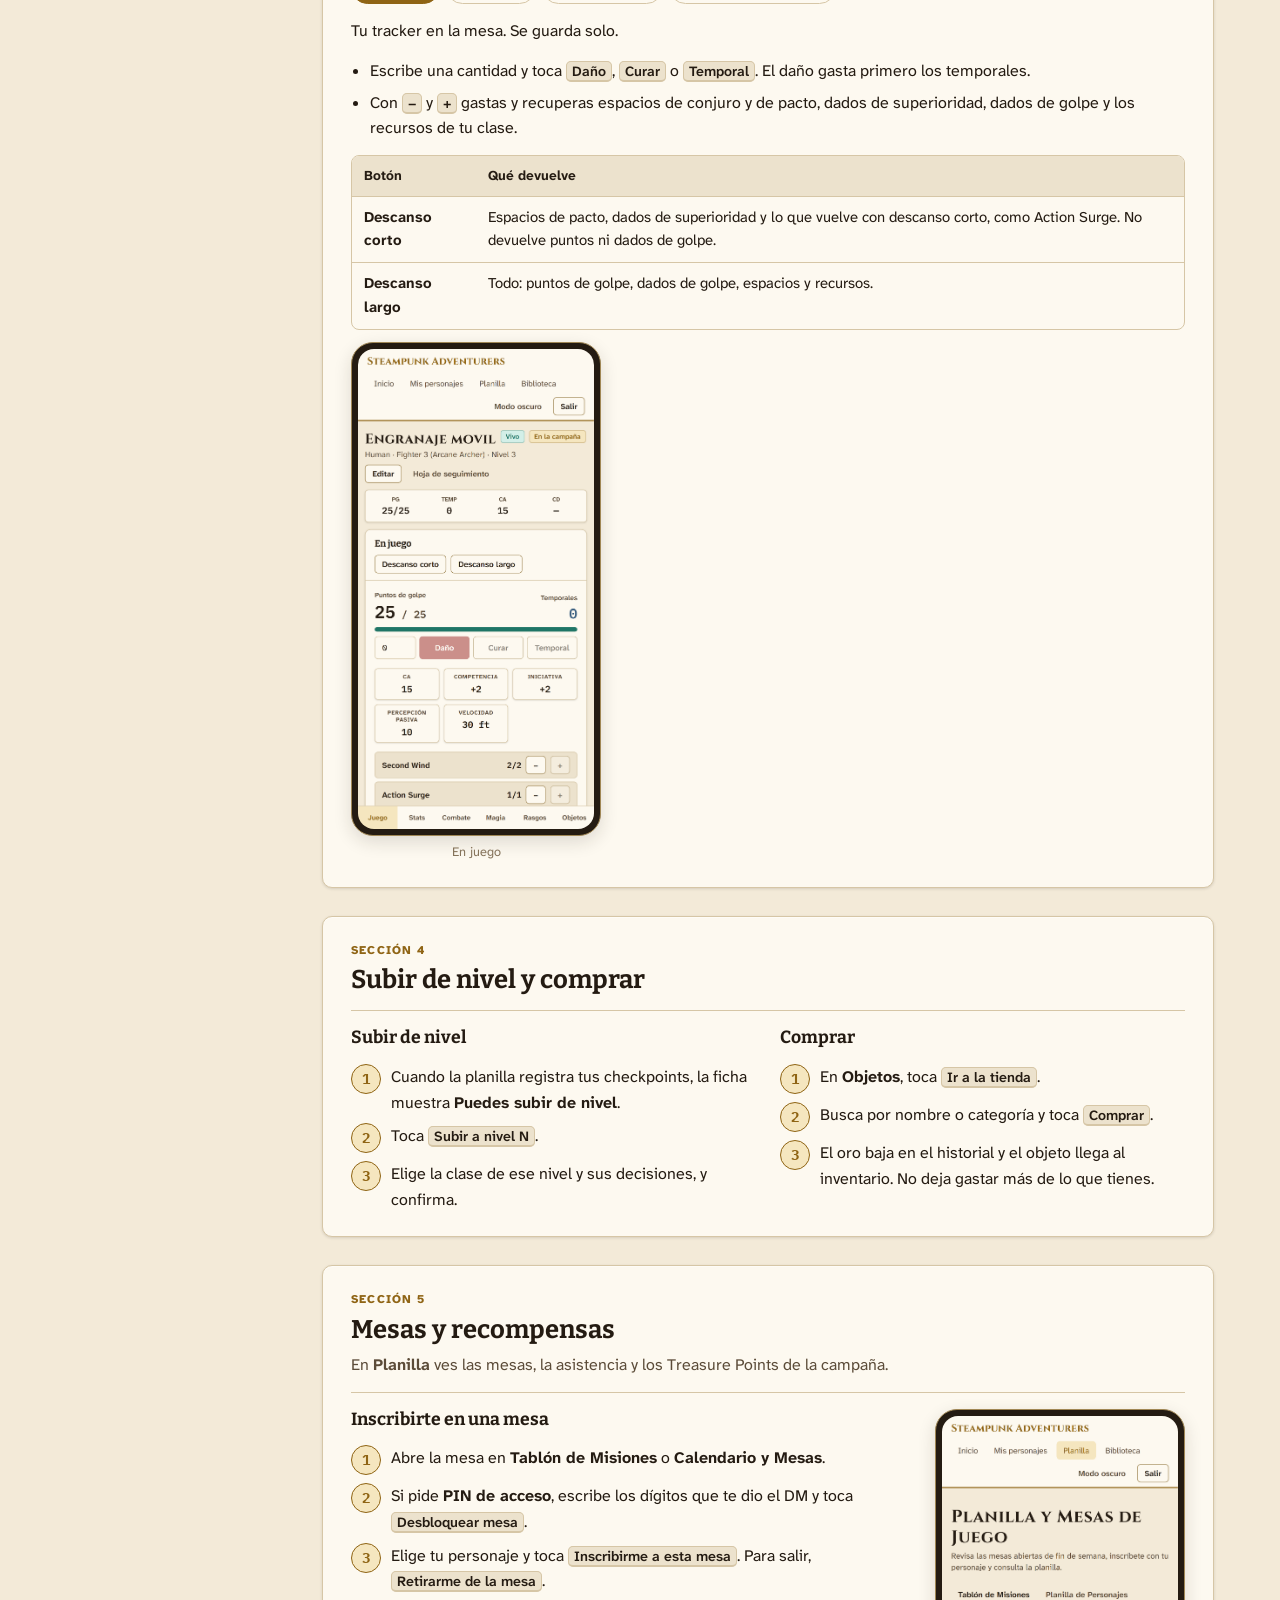
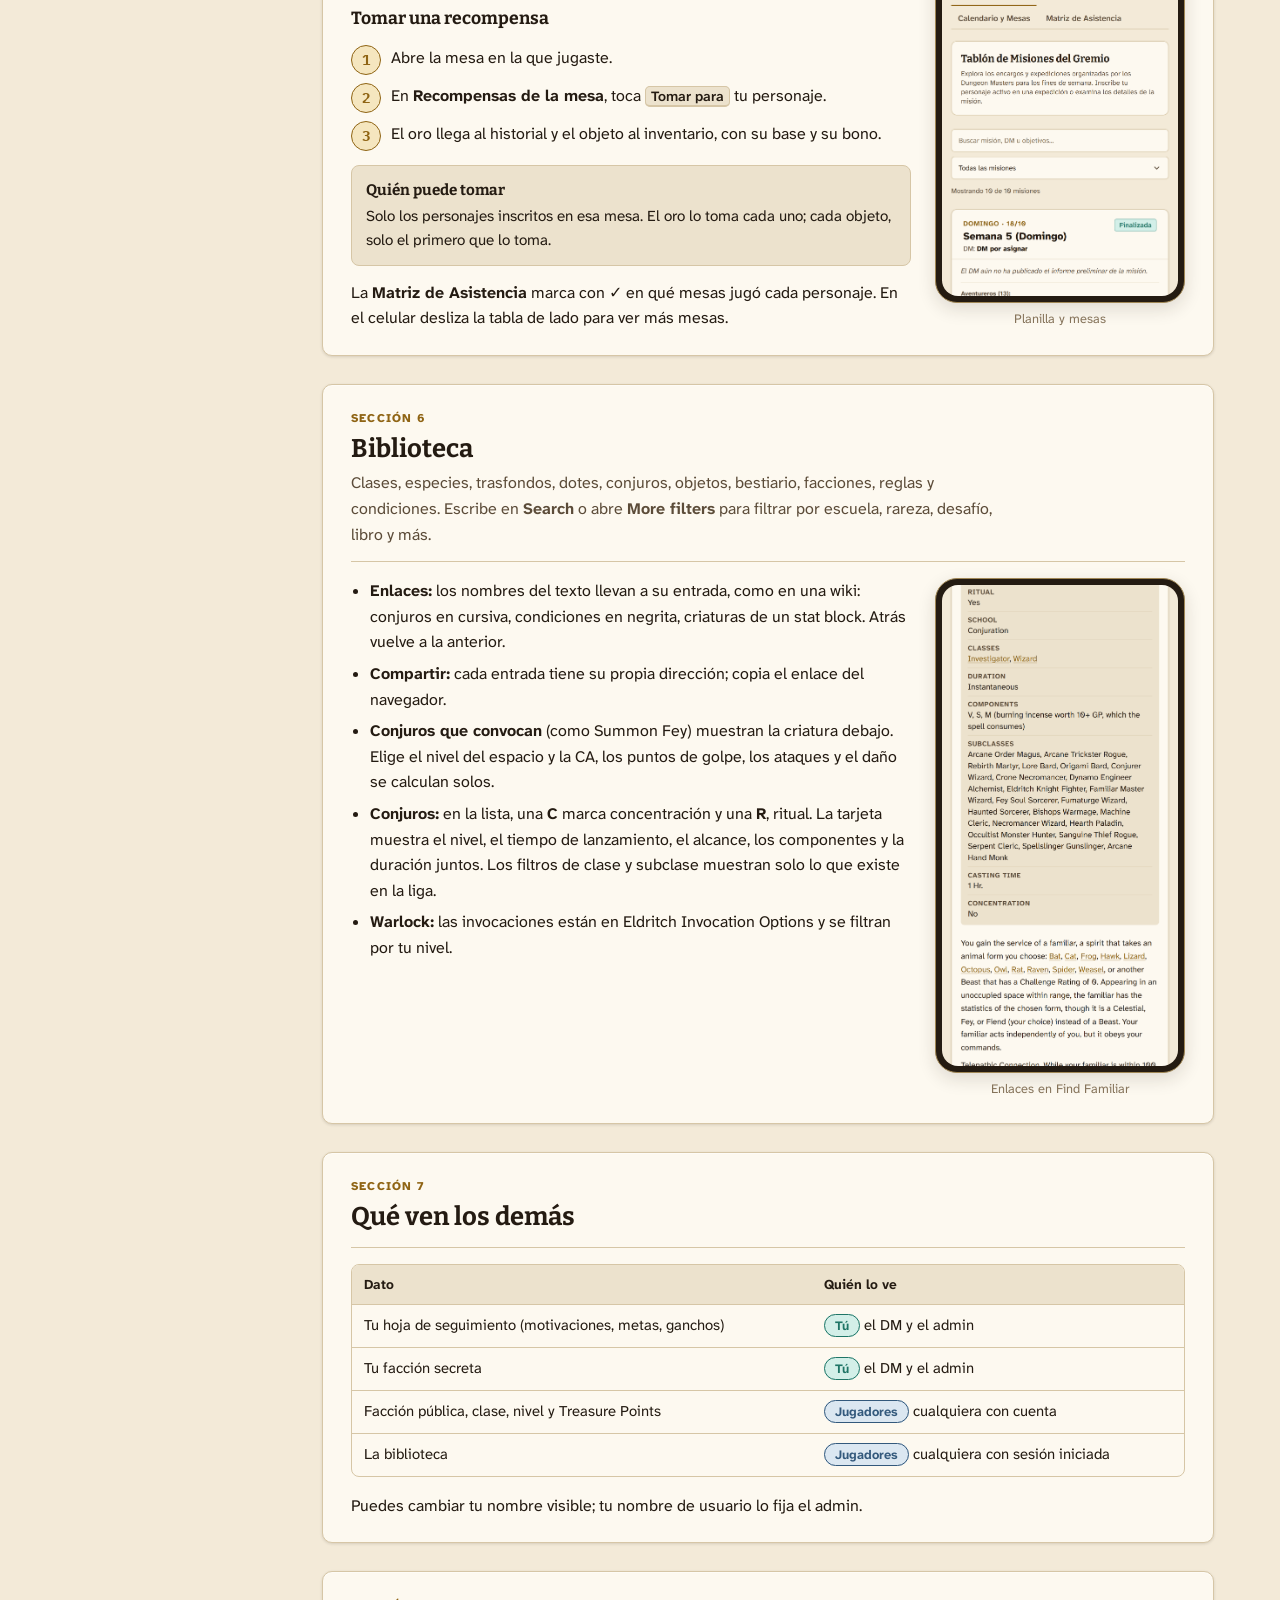
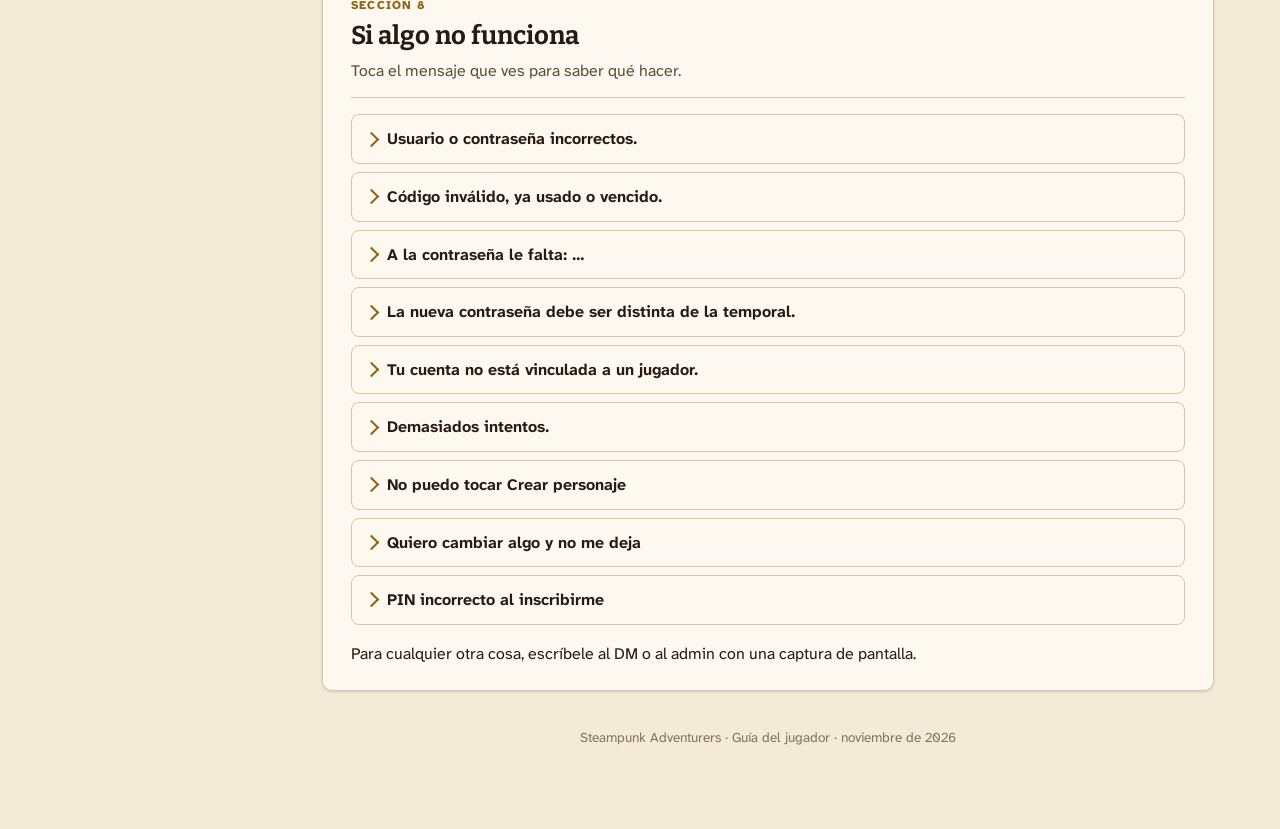
==== commit 2570695c: "Guía del jugador: idiomas, trasfondo personalizado y chips de conjuros Co-Authored-By: Claude Opus 5" ====
--- a/jugador/index.html
+++ b/jugador/index.html
@@ -85,7 +85,7 @@
             </ol>
             <div class="note"><b>¿Olvidaste la contraseña?</b>Pídele al admin que la restablezca. Te dará una temporal y la web te pedirá elegir otra.</div>
           </div>
-          <figure class="shot"><button type="button" aria-label="Ampliar: pantalla de ingreso"><img src="img/1a-entrar.png" alt="Pantalla de ingreso con usuario y contraseña"></button><figcaption>Pantalla de ingreso</figcaption></figure>
+          <figure class="shot"><button type="button" aria-label="Ampliar: pantalla de ingreso"><img width="1082" height="2202" loading="lazy" src="img/1a-entrar.png" alt="Pantalla de ingreso con usuario y contraseña"></button><figcaption>Pantalla de ingreso</figcaption></figure>
         </div>
         <div class="panel cols" role="tabpanel" id="p-e2" aria-labelledby="t-e2">
           <div>
@@ -96,7 +96,7 @@
               <li><span>Toca <span class="ui">Canjear código</span>. La web crea tu cuenta y entra sola.</span></li>
             </ol>
           </div>
-          <figure class="shot"><button type="button" aria-label="Ampliar: canje de código"><img src="img/1b-codigo-invitacion.png" alt="Canje de un código de invitación"></button><figcaption>Canjear un código</figcaption></figure>
+          <figure class="shot"><button type="button" aria-label="Ampliar: canje de código"><img width="1082" height="2202" loading="lazy" src="img/1b-codigo-invitacion.png" alt="Canje de un código de invitación"></button><figcaption>Canjear un código</figcaption></figure>
         </div>
         <div class="panel cols" role="tabpanel" id="p-e3" aria-labelledby="t-e3">
           <div>
@@ -108,7 +108,7 @@
             </ol>
             <div class="note tip"><b>La contraseña necesita</b>al menos 10 caracteres, una mayúscula, una minúscula y un número. Debajo del campo ves lo que le falta mientras escribes.</div>
           </div>
-          <figure class="shot"><button type="button" aria-label="Ampliar: completa tu registro"><img src="img/1c-completa-tu-registro.png" alt="Ventana Completa tu registro"></button><figcaption>Elegir tu contraseña</figcaption></figure>
+          <figure class="shot"><button type="button" aria-label="Ampliar: completa tu registro"><img width="1082" height="2202" loading="lazy" src="img/1c-completa-tu-registro.png" alt="Ventana Completa tu registro"></button><figcaption>Elegir tu contraseña</figcaption></figure>
         </div>
       </div>
     </section>
@@ -129,15 +129,15 @@
         </div>
         <div class="panel cols" role="tabpanel" id="p-c1" aria-labelledby="t-c1">
           <div>
-            <p>Nombre, nivel inicial, especie, facción, trasfondo y dos idiomas además de Common.</p>
+            <p>Nombre, nivel inicial, especie, facción, trasfondo y dos idiomas además de Common: los estándar, Celestial o Infernal.</p>
             <ul class="bullets">
               <li>Si tu especie pide algo (linaje, tamaño, una habilidad o una dote, como la de Human), aparece ahí mismo.</li>
               <li>La dote que elijas muestra debajo sus hechizos y lo que te pide decidir.</li>
               <li>Marca <b>Mantener mi facción en secreto</b> si no quieres que otros jugadores la vean.</li>
-              <li>Si tu trasfondo no está, usa <span class="ui">Trasfondo personalizado</span>.</li>
-            </ul>
-          </div>
-          <figure class="shot"><button type="button" aria-label="Ampliar: paso Origen"><img src="img/2a-creador-origen.png" alt="Paso Origen con idiomas"></button><figcaption>Origen: idiomas y trasfondo</figcaption></figure>
+              <li>Si tu trasfondo no está, usa <span class="ui">Trasfondo personalizado</span>: eliges características, dote, habilidades y una herramienta, y partes con esa herramienta y el oro que falta para llegar a 50 gp.</li>
+            </ul>
+          </div>
+          <figure class="shot"><button type="button" aria-label="Ampliar: paso Origen"><img width="1082" height="2202" loading="lazy" src="img/2a-creador-origen.png" alt="Paso Origen con idiomas"></button><figcaption>Origen: idiomas y trasfondo</figcaption></figure>
         </div>
         <div class="panel" role="tabpanel" id="p-c2" aria-labelledby="t-c2">
           <p>Elige <b>Array estándar</b>, <b>Compra de puntos</b> o <b>Tiradas</b> y reparte los valores. Debajo aplicas el bono de tu trasfondo (+2/+1 o +1/+1/+1) y ves los modificadores finales.</p>
@@ -153,7 +153,7 @@
               <li>Si cambias la clase de un nivel, los niveles siguientes que tenían esa clase pasan a la nueva y debes elegir de nuevo.</li>
             </ul>
           </div>
-          <figure class="shot"><button type="button" aria-label="Ampliar: paso Niveles"><img src="img/2b-creador-niveles.png" alt="Paso Niveles con maestrías elegidas"></button><figcaption>Niveles: pestañas y decisiones</figcaption></figure>
+          <figure class="shot"><button type="button" aria-label="Ampliar: paso Niveles"><img width="1082" height="2202" loading="lazy" src="img/2b-creador-niveles.png" alt="Paso Niveles con maestrías elegidas"></button><figcaption>Niveles: pestañas y decisiones</figcaption></figure>
         </div>
         <div class="panel cols" role="tabpanel" id="p-c4" aria-labelledby="t-c4">
           <div>
@@ -163,14 +163,14 @@
               <li>Después, los objetos los entrega el DM; tú compras en la tienda.</li>
             </ul>
           </div>
-          <figure class="shot"><button type="button" aria-label="Ampliar: paso Equipo"><img src="img/2c-creador-equipo.png" alt="Paso Equipo con tienda y objetos iniciales"></button><figcaption>Equipo: tienda y objetos iniciales</figcaption></figure>
+          <figure class="shot"><button type="button" aria-label="Ampliar: paso Equipo"><img width="1082" height="2202" loading="lazy" src="img/2c-creador-equipo.png" alt="Paso Equipo con tienda y objetos iniciales"></button><figcaption>Equipo: tienda y objetos iniciales</figcaption></figure>
         </div>
         <div class="panel cols" role="tabpanel" id="p-c5" aria-labelledby="t-c5">
           <div>
             <p>Resumen de nivel, puntos de golpe, oro y características. Si falta algo, Revisión lo lista por paso; si no, toca <span class="ui">Crear personaje</span>.</p>
             <div class="note tip"><b>¿No terminaste?</b>Toca <span class="ui">Guardar borrador</span>. Lo retomas después, incluso desde otro dispositivo, en <b>Mis personajes → Borradores</b>. Los borradores no salen en la planilla.</div>
           </div>
-          <figure class="shot"><button type="button" aria-label="Ampliar: paso Revisión"><img src="img/2d-creador-revision.png" alt="Paso Revisión antes de crear"></button><figcaption>Revisión antes de crear</figcaption></figure>
+          <figure class="shot"><button type="button" aria-label="Ampliar: paso Revisión"><img width="1082" height="2202" loading="lazy" src="img/2d-creador-revision.png" alt="Paso Revisión antes de crear"></button><figcaption>Revisión antes de crear</figcaption></figure>
         </div>
       </div>
     </section>
@@ -203,14 +203,14 @@
               </tbody>
             </table></div>
           </div>
-          <figure class="shot"><button type="button" aria-label="Ampliar: En juego"><img src="img/3a-ficha-en-juego.png" alt="Ficha, sección En juego"></button><figcaption>En juego</figcaption></figure>
+          <figure class="shot"><button type="button" aria-label="Ampliar: En juego"><img width="1082" height="2202" loading="lazy" src="img/3a-ficha-en-juego.png" alt="Ficha, sección En juego"></button><figcaption>En juego</figcaption></figure>
         </div>
         <div class="panel cols" role="tabpanel" id="p-f2" aria-labelledby="t-f2">
           <div>
             <p>Tu CA desglosada y cada arma equipada con su ataque, daño y dados extra ya sumados. Cada arma muestra sus maestrías; las que tienes activas salen con ★.</p>
             <p>Los objetos que suben salvaciones, CD o una característica se aplican solos. Un arma mágica como Vicious Weapon te pide su <b>Arma base</b>.</p>
           </div>
-          <figure class="shot"><button type="button" aria-label="Ampliar: Combate"><img src="img/3b-ficha-combate.png" alt="Ficha, sección Combate"></button><figcaption>Combate</figcaption></figure>
+          <figure class="shot"><button type="button" aria-label="Ampliar: Combate"><img width="1082" height="2202" loading="lazy" src="img/3b-ficha-combate.png" alt="Ficha, sección Combate"></button><figcaption>Combate</figcaption></figure>
         </div>
         <div class="panel cols" role="tabpanel" id="p-f3" aria-labelledby="t-f3">
           <div>
@@ -220,7 +220,7 @@
               <li><b>Oro:</b> cada movimiento queda en el historial. Escribe un monto negativo para gastar.</li>
             </ul>
           </div>
-          <figure class="shot"><button type="button" aria-label="Ampliar: Objetos"><img src="img/3c-ficha-objetos.png" alt="Ficha, sección Objetos"></button><figcaption>Objetos</figcaption></figure>
+          <figure class="shot"><button type="button" aria-label="Ampliar: Objetos"><img width="1082" height="2202" loading="lazy" src="img/3c-ficha-objetos.png" alt="Ficha, sección Objetos"></button><figcaption>Objetos</figcaption></figure>
         </div>
         <div class="panel" role="tabpanel" id="p-f4" aria-labelledby="t-f4">
           <ul class="bullets">
@@ -280,7 +280,7 @@
           <div class="note"><b>Quién puede tomar</b>Solo los personajes inscritos en esa mesa. El oro lo toma cada uno; cada objeto, solo el primero que lo toma.</div>
           <p>La <b>Matriz de Asistencia</b> marca con ✓ en qué mesas jugó cada personaje. En el celular desliza la tabla de lado para ver más mesas.</p>
         </div>
-        <figure class="shot"><button type="button" aria-label="Ampliar: planilla"><img src="img/5-planilla.png" alt="Planilla con las mesas"></button><figcaption>Planilla y mesas</figcaption></figure>
+        <figure class="shot"><button type="button" aria-label="Ampliar: planilla"><img width="1082" height="2202" loading="lazy" src="img/5-planilla.png" alt="Planilla con las mesas"></button><figcaption>Planilla y mesas</figcaption></figure>
       </div>
     </section>
 
@@ -296,10 +296,11 @@
             <li><b>Enlaces:</b> los nombres del texto llevan a su entrada, como en una wiki: conjuros en cursiva, condiciones en negrita, criaturas de un stat block. Atrás vuelve a la anterior.</li>
             <li><b>Compartir:</b> cada entrada tiene su propia dirección; copia el enlace del navegador.</li>
             <li><b>Conjuros que convocan</b> (como Summon Fey) muestran la criatura debajo. Elige el nivel del espacio y la CA, los puntos de golpe, los ataques y el daño se calculan solos.</li>
+            <li><b>Conjuros:</b> en la lista, una <b>C</b> marca concentración y una <b>R</b>, ritual. La tarjeta muestra el nivel, el tiempo de lanzamiento, el alcance, los componentes y la duración juntos. Los filtros de clase y subclase muestran solo lo que existe en la liga.</li>
             <li><b>Warlock:</b> las invocaciones están en Eldritch Invocation Options y se filtran por tu nivel.</li>
           </ul>
         </div>
-        <figure class="shot"><button type="button" aria-label="Ampliar: biblioteca"><img src="img/6-biblioteca-enlaces.png" alt="Find Familiar con enlaces a criaturas"></button><figcaption>Enlaces en Find Familiar</figcaption></figure>
+        <figure class="shot"><button type="button" aria-label="Ampliar: biblioteca"><img width="1082" height="2202" loading="lazy" src="img/6-biblioteca-enlaces.png" alt="Find Familiar con enlaces a criaturas"></button><figcaption>Enlaces en Find Familiar</figcaption></figure>
       </div>
     </section>
 
